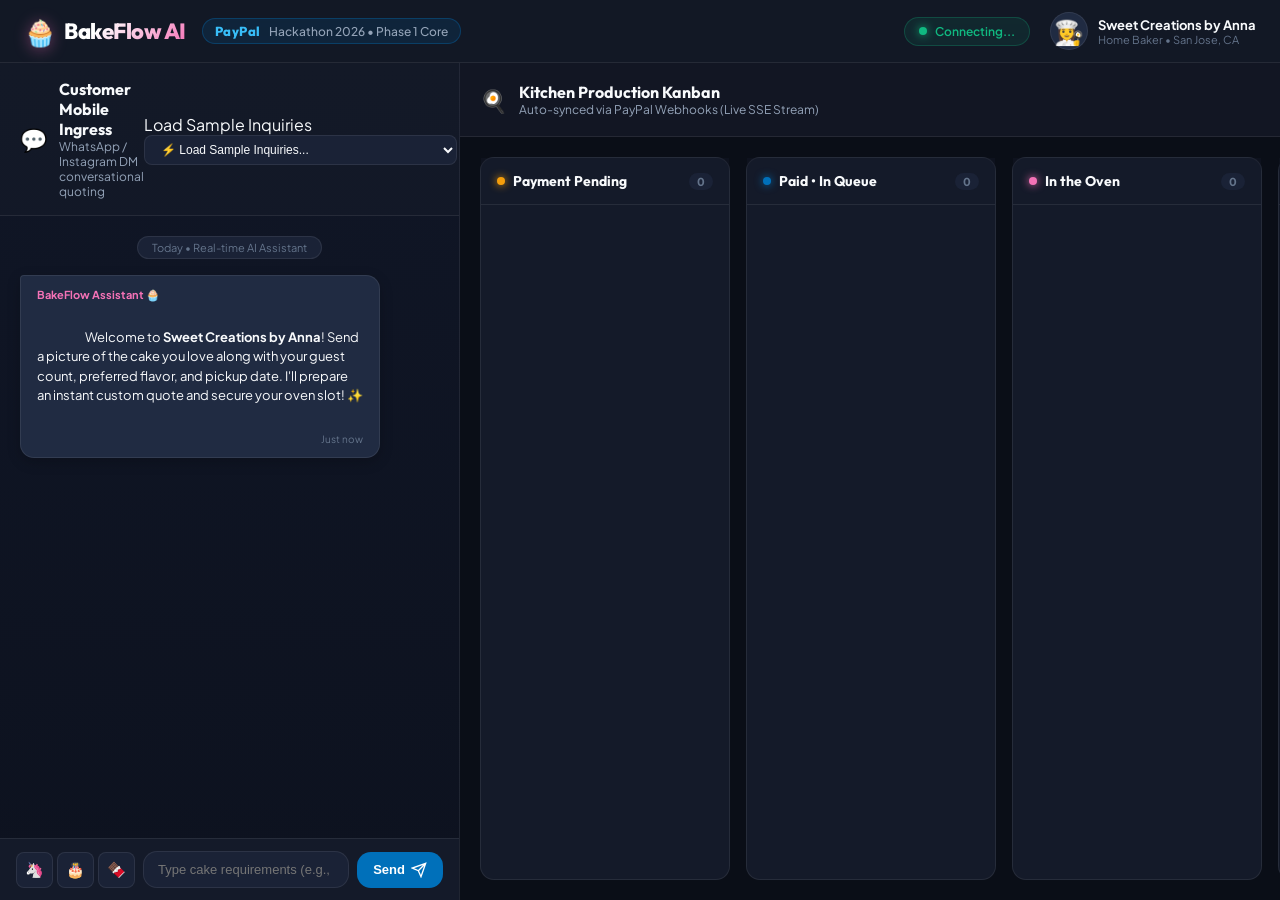
==== static/index.html @ 760b2ef2 "feat: implement core AI baker agent and PayPal order service with FastAPI backend" ====
<!DOCTYPE html>
<html lang="en">
<head>
    <meta charset="UTF-8">
    <meta name="viewport" content="width=device-width, initial-scale=1.0">
    <title>BakeFlow AI & PayPal | Autonomous Order Lifecycle & Kitchen Sync</title>
    <!-- Google Fonts: Plus Jakarta Sans & Outfit -->
    <link rel="preconnect" href="https://fonts.googleapis.com">
    <link rel="preconnect" href="https://fonts.gstatic.com" crossorigin>
    <link href="https://fonts.googleapis.com/css2?family=Outfit:wght@400;500;600;700;800&family=Plus+Jakarta+Sans:wght@400;500;600;700&display=swap" rel="stylesheet">
    <link rel="stylesheet" href="style.css">
</head>
<body>
    <!-- Top Navigation Header -->
    <header class="app-header">
        <div class="logo-group">
            <div class="brand-badge">
                <span class="icon">🧁</span>
                <span class="brand-title">BakeFlow AI</span>
            </div>
            <div class="paypal-pill">
                <span class="paypal-badge">PayPal</span>
                <span class="badge-text">Hackathon 2026 • Phase 1 Core</span>
            </div>
        </div>
        <div class="header-status">
            <div class="connection-status" id="connection-status">
                <span class="pulse-dot"></span>
                <span id="sse-label">Kitchen Stream Live</span>
            </div>
            <div class="baker-profile">
                <span class="avatar">👩‍🍳</span>
                <div class="profile-info">
                    <span class="baker-name">Sweet Creations by Anna</span>
                    <span class="baker-role">Home Baker • San Jose, CA</span>
                </div>
            </div>
        </div>
    </header>

    <!-- Main Split Screen Workspace -->
    <main class="split-workspace">
        
        <!-- LEFT PANEL: Customer Conversation & AI Quoting Simulator -->
        <section class="panel chat-panel">
            <div class="panel-header">
                <div class="panel-title">
                    <span class="channel-icon">💬</span>
                    <div>
                        <h2>Customer Mobile Ingress</h2>
                        <p class="subtitle">WhatsApp / Instagram DM conversational quoting</p>
                    </div>
                </div>
                <div class="preset-dropdown-wrap">
                    <label for="preset-select" class="sr-only">Load Sample Inquiries</label>
                    <select id="preset-select" onchange="loadPresetInquiry()">
                        <option value="">⚡ Load Sample Inquiries...</option>
                        <option value="unicorn">1. Unicorn 2-Tier (18 pax) with custom fondant</option>
                        <option value="vintage">2. Vintage Heart Lambeth Piping (10 pax) Eggless</option>
                        <option value="chocolate">3. Belgian Dark Chocolate Celebration (25 pax)</option>
                    </select>
                </div>
            </div>

            <!-- Chat Message Window -->
            <div class="chat-viewport" id="chat-viewport">
                <!-- System intro banner -->
                <div class="chat-date-divider">Today • Real-time AI Assistant</div>

                <!-- Initial Baker welcome -->
                <div class="chat-bubble incoming">
                    <div class="bubble-sender">BakeFlow Assistant 🧁</div>
                    <div class="bubble-text">
                        Welcome to <strong>Sweet Creations by Anna</strong>! Send a picture of the cake you love along with your guest count, preferred flavor, and pickup date. I'll prepare an instant custom quote and secure your oven slot! ✨
                    </div>
                    <span class="bubble-time">Just now</span>
                </div>
            </div>

            <!-- Chat Input Area -->
            <div class="chat-input-bar">
                <div class="image-preview-chip" id="image-preview-chip" style="display: none;">
                    <img id="preview-thumb" src="" alt="Cake Reference">
                    <span class="chip-name" id="preview-filename">cake-reference.jpg</span>
                    <button type="button" class="remove-chip-btn" onclick="clearSelectedImage()">✕</button>
                </div>
                <div class="input-row">
                    <div class="quick-img-buttons">
                        <button type="button" class="icon-tool-btn" title="Pick Unicorn Cake Photo" onclick="selectPresetImage('unicorn')">🦄</button>
                        <button type="button" class="icon-tool-btn" title="Pick Vintage Cake Photo" onclick="selectPresetImage('vintage')">🎂</button>
                        <button type="button" class="icon-tool-btn" title="Pick Chocolate Cake Photo" onclick="selectPresetImage('chocolate')">🍫</button>
                    </div>
                    <input type="text" id="chat-input" placeholder="Type cake requirements (e.g., 2-tier chocolate truffle for 15 guests this Saturday)..." onkeydown="handleChatKey(event)">
                    <button type="button" id="send-btn" class="send-action-btn" onclick="sendInquiry()">
                        <span>Send</span>
                        <svg width="16" height="16" viewBox="0 0 24 24" fill="none" stroke="currentColor" stroke-width="2"><path d="M22 2L11 13M22 2L15 22L11 13L2 9L22 2Z"/></svg>
                    </button>
                </div>
            </div>
        </section>

        <!-- RIGHT PANEL: Live Baker Kitchen Kanban & PayPal Reconciler -->
        <section class="panel kanban-panel">
            <div class="panel-header">
                <div class="panel-title">
                    <span class="channel-icon">🍳</span>
                    <div>
                        <h2>Kitchen Production Kanban</h2>
                        <p class="subtitle">Auto-synced via PayPal Webhooks (Live SSE Stream)</p>
                    </div>
                </div>
                <div class="kanban-metrics">
                    <div class="metric-badge">
                        <span class="metric-label">Active Orders</span>
                        <span class="metric-value" id="active-orders-count">2</span>
                    </div>
                    <div class="metric-badge highlight">
                        <span class="metric-label">Today's Paid</span>
                        <span class="metric-value" id="paid-total-value">$184.00</span>
                    </div>
                </div>
            </div>

            <!-- Kanban Columns Container -->
            <div class="kanban-board">
                
                <!-- Column 1: Awaiting PayPal Payment -->
                <div class="kanban-column" id="col-pending">
                    <div class="column-header">
                        <div class="col-title-group">
                            <span class="col-indicator pending"></span>
                            <h3>Payment Pending</h3>
                        </div>
                        <span class="ticket-counter" id="count-pending">0</span>
                    </div>
                    <div class="tickets-container" id="tickets-pending">
                        <!-- Dynamic Order Cards -->
                    </div>
                </div>

                <!-- Column 2: Confirmed / In Queue -->
                <div class="kanban-column" id="col-confirmed">
                    <div class="column-header">
                        <div class="col-title-group">
                            <span class="col-indicator confirmed"></span>
                            <h3>Paid • In Queue</h3>
                        </div>
                        <span class="ticket-counter" id="count-confirmed">0</span>
                    </div>
                    <div class="tickets-container" id="tickets-confirmed">
                        <!-- Dynamic Order Cards -->
                    </div>
                </div>

                <!-- Column 3: In the Oven -->
                <div class="kanban-column" id="col-baking">
                    <div class="column-header">
                        <div class="col-title-group">
                            <span class="col-indicator baking"></span>
                            <h3>In the Oven</h3>
                        </div>
                        <span class="ticket-counter" id="count-baking">0</span>
                    </div>
                    <div class="tickets-container" id="tickets-baking">
                        <!-- Dynamic Order Cards -->
                    </div>
                </div>

                <!-- Column 4: Ready for Pickup -->
                <div class="kanban-column" id="col-ready">
                    <div class="column-header">
                        <div class="col-title-group">
                            <span class="col-indicator ready"></span>
                            <h3>Ready for Pickup</h3>
                        </div>
                        <span class="ticket-counter" id="count-ready">0</span>
                    </div>
                    <div class="tickets-container" id="tickets-ready">
                        <!-- Dynamic Order Cards -->
                    </div>
                </div>

            </div>
        </section>
    </main>

    <!-- Modal for PayPal Sandbox Payment Simulation -->
    <div class="modal-backdrop" id="checkout-modal" style="display: none;">
        <div class="modal-window">
            <div class="modal-header">
                <div class="paypal-logo-row">
                    <span class="paypal-logo-blue">Pay</span><span class="paypal-logo-gold">Pal</span>
                    <span class="sandbox-badge">SANDBOX CHECKOUT</span>
                </div>
                <button class="modal-close-btn" onclick="closeCheckoutModal()">✕</button>
            </div>
            <div class="modal-body">
                <div class="order-summary-box">
                    <div class="order-title" id="modal-order-title">Custom Cake Order</div>
                    <div class="order-amount-display" id="modal-order-amount">$0.00</div>
                    <div class="order-merchant">Merchant: Sweet Creations by Anna</div>
                </div>
                
                <div class="payment-instructions">
                    <p>Simulating <strong>PayPal Smart Payment Buttons</strong> for this order.</p>
                </div>

                <div class="paypal-button-group">
                    <button class="pp-btn-yellow" id="pp-pay-now-btn" onclick="executeMockPayment()">
                        <span class="pp-icon">P</span> Pay with <strong>PayPal</strong>
                    </button>
                    <button class="pp-btn-black" onclick="executeMockPayment()">
                        Debit or Credit Card
                    </button>
                </div>
            </div>
            <div class="modal-footer">
                <span>🔒 Encrypted 256-bit Sandbox Transaction</span>
            </div>
        </div>
    </div>

    <!-- Scripts -->
    <script src="app.js"></script>
</body>
</html>
---- static/style.css ----
:root {
    --bg-base: #0c0f17;
    --bg-surface: #141a29;
    --bg-surface-elevated: #1a2236;
    --bg-card: #202b42;
    --bg-card-hover: #263350;
    
    --border-subtle: rgba(255, 255, 255, 0.08);
    --border-highlight: rgba(0, 112, 186, 0.35);

    --primary-paypal: #0070ba;
    --primary-paypal-gold: #ffc439;
    --primary-paypal-dark: #003087;

    --accent-pink: #f472b6;
    --accent-purple: #a855f7;
    --accent-emerald: #10b981;
    --accent-amber: #f59e0b;
    --accent-sky: #38bdf8;

    --text-primary: #f8fafc;
    --text-secondary: #94a3b8;
    --text-muted: #64748b;

    --radius-sm: 8px;
    --radius-md: 14px;
    --radius-lg: 20px;
    --radius-full: 9999px;

    --shadow-soft: 0 10px 25px -5px rgba(0, 0, 0, 0.4), 0 8px 10px -6px rgba(0, 0, 0, 0.3);
    --shadow-glow: 0 0 25px rgba(0, 112, 186, 0.25);
}

* {
    box-sizing: border-box;
    margin: 0;
    padding: 0;
}

body {
    font-family: 'Plus Jakarta Sans', -apple-system, BlinkMacSystemFont, sans-serif;
    background-color: var(--bg-base);
    color: var(--text-primary);
    min-height: 100vh;
    display: flex;
    flex-direction: column;
    overflow-x: hidden;
}

/* =========================================
   HEADER
========================================= */
.app-header {
    background: rgba(20, 26, 41, 0.85);
    backdrop-filter: blur(16px);
    border-bottom: 1px solid var(--border-subtle);
    padding: 12px 24px;
    display: flex;
    align-items: center;
    justify-content: space-between;
    position: sticky;
    top: 0;
    z-index: 50;
}

.logo-group {
    display: flex;
    align-items: center;
    gap: 16px;
}

.brand-badge {
    display: flex;
    align-items: center;
    gap: 8px;
}

.brand-badge .icon {
    font-size: 26px;
    filter: drop-shadow(0 2px 8px rgba(244, 114, 182, 0.4));
}

.brand-title {
    font-family: 'Outfit', sans-serif;
    font-size: 22px;
    font-weight: 800;
    letter-spacing: -0.5px;
    background: linear-gradient(135deg, #ffffff 30%, #f472b6 100%);
    -webkit-background-clip: text;
    -webkit-text-fill-color: transparent;
}

.paypal-pill {
    display: flex;
    align-items: center;
    gap: 8px;
    background: rgba(0, 112, 186, 0.15);
    border: 1px solid rgba(0, 112, 186, 0.35);
    padding: 4px 12px;
    border-radius: var(--radius-full);
}

.paypal-badge {
    font-family: 'Outfit', sans-serif;
    font-weight: 800;
    color: #38bdf8;
    font-size: 13px;
    letter-spacing: 0.5px;
}

.badge-text {
    font-size: 12px;
    color: var(--text-secondary);
    font-weight: 500;
}

.header-status {
    display: flex;
    align-items: center;
    gap: 20px;
}

.connection-status {
    display: flex;
    align-items: center;
    gap: 8px;
    font-size: 12px;
    color: var(--accent-emerald);
    background: rgba(16, 185, 129, 0.1);
    border: 1px solid rgba(16, 185, 129, 0.25);
    padding: 6px 14px;
    border-radius: var(--radius-full);
    font-weight: 600;
}

.pulse-dot {
    width: 8px;
    height: 8px;
    border-radius: 50%;
    background-color: var(--accent-emerald);
    box-shadow: 0 0 10px var(--accent-emerald);
    animation: pulse 2s infinite;
}

@keyframes pulse {
    0% { transform: scale(0.95); opacity: 0.7; }
    50% { transform: scale(1.2); opacity: 1; }
    100% { transform: scale(0.95); opacity: 0.7; }
}

.baker-profile {
    display: flex;
    align-items: center;
    gap: 10px;
}

.baker-profile .avatar {
    font-size: 24px;
    background: var(--bg-card);
    width: 38px;
    height: 38px;
    display: flex;
    align-items: center;
    justify-content: center;
    border-radius: 50%;
    border: 1px solid var(--border-subtle);
}

.profile-info {
    display: flex;
    flex-direction: column;
}

.baker-name {
    font-size: 13px;
    font-weight: 700;
    color: var(--text-primary);
}

.baker-role {
    font-size: 11px;
    color: var(--text-muted);
}

/* =========================================
   SPLIT WORKSPACE LAYOUT
========================================= */
.split-workspace {
    display: grid;
    grid-template-columns: 460px 1fr;
    flex: 1;
    height: calc(100vh - 65px);
    overflow: hidden;
}

@media (max-width: 1080px) {
    .split-workspace {
        grid-template-columns: 1fr;
        height: auto;
        overflow-y: auto;
    }
}

.panel {
    display: flex;
    flex-direction: column;
    height: 100%;
    background: var(--bg-surface);
    position: relative;
}

.chat-panel {
    border-right: 1px solid var(--border-subtle);
    background: linear-gradient(180deg, #101626 0%, #0d121f 100%);
}

.kanban-panel {
    background: var(--bg-base);
}

.panel-header {
    padding: 16px 20px;
    border-bottom: 1px solid var(--border-subtle);
    display: flex;
    align-items: center;
    justify-content: space-between;
    background: rgba(20, 26, 41, 0.7);
}

.panel-title {
    display: flex;
    align-items: center;
    gap: 12px;
}

.channel-icon {
    font-size: 22px;
}

.panel-title h2 {
    font-family: 'Outfit', sans-serif;
    font-size: 16px;
    font-weight: 700;
    color: var(--text-primary);
}

.subtitle {
    font-size: 12px;
    color: var(--text-secondary);
}

/* Preset selector */
#preset-select {
    background: var(--bg-surface-elevated);
    border: 1px solid var(--border-subtle);
    color: var(--text-primary);
    padding: 6px 12px;
    border-radius: var(--radius-sm);
    font-size: 12px;
    cursor: pointer;
    outline: none;
    transition: all 0.2s;
}

#preset-select:hover {
    border-color: var(--primary-paypal);
}

/* Kanban metrics in header */
.kanban-metrics {
    display: flex;
    gap: 10px;
}

.metric-badge {
    background: var(--bg-surface-elevated);
    border: 1px solid var(--border-subtle);
    padding: 4px 12px;
    border-radius: var(--radius-sm);
    display: flex;
    flex-direction: column;
    align-items: flex-end;
}

.metric-badge.highlight {
    background: rgba(0, 112, 186, 0.15);
    border-color: rgba(0, 112, 186, 0.4);
}

.metric-label {
    font-size: 10px;
    text-transform: uppercase;
    color: var(--text-muted);
    font-weight: 700;
}

.metric-value {
    font-family: 'Outfit', sans-serif;
    font-size: 15px;
    font-weight: 800;
    color: var(--primary-paypal-gold);
}

/* =========================================
   CHAT VIEWPORT & MESSAGES
========================================= */
.chat-viewport {
    flex: 1;
    overflow-y: auto;
    padding: 20px;
    display: flex;
    flex-direction: column;
    gap: 16px;
}

.chat-date-divider {
    align-self: center;
    font-size: 11px;
    color: var(--text-muted);
    background: var(--bg-surface-elevated);
    padding: 4px 14px;
    border-radius: var(--radius-full);
    border: 1px solid var(--border-subtle);
}

.chat-bubble {
    max-width: 86%;
    padding: 12px 16px;
    border-radius: var(--radius-md);
    position: relative;
    display: flex;
    flex-direction: column;
    gap: 6px;
    box-shadow: 0 4px 14px rgba(0, 0, 0, 0.2);
    animation: fadeInSlide 0.25s ease-out;
}

@keyframes fadeInSlide {
    from { opacity: 0; transform: translateY(8px); }
    to { opacity: 1; transform: translateY(0); }
}

.chat-bubble.incoming {
    align-self: flex-start;
    background: var(--bg-card);
    border: 1px solid var(--border-subtle);
    border-top-left-radius: 4px;
}

.chat-bubble.outgoing {
    align-self: flex-end;
    background: linear-gradient(135deg, #0070ba 0%, #004b80 100%);
    border: 1px solid rgba(56, 189, 248, 0.3);
    border-top-right-radius: 4px;
}

.bubble-sender {
    font-size: 11px;
    font-weight: 700;
    color: var(--accent-pink);
}

.chat-bubble.outgoing .bubble-sender {
    color: #bae6fd;
}

.bubble-text {
    font-size: 13px;
    line-height: 1.5;
    white-space: pre-wrap;
}

.bubble-time {
    font-size: 10px;
    color: var(--text-muted);
    align-self: flex-end;
    margin-top: 2px;
}

.chat-bubble.outgoing .bubble-time {
    color: #93c5fd;
}

/* Attached Image in chat */
.bubble-image-wrap {
    border-radius: var(--radius-sm);
    overflow: hidden;
    margin-bottom: 4px;
    max-height: 180px;
}

.bubble-image-wrap img {
    width: 100%;
    height: 180px;
    object-fit: cover;
    display: block;
}

/* Quote Card inside Chat */
.quote-card {
    background: rgba(12, 15, 23, 0.6);
    border: 1px solid rgba(255, 196, 57, 0.3);
    border-radius: var(--radius-sm);
    padding: 12px;
    margin-top: 6px;
    display: flex;
    flex-direction: column;
    gap: 8px;
}

.quote-header {
    display: flex;
    justify-content: space-between;
    align-items: center;
}

.quote-badge {
    font-size: 10px;
    font-weight: 800;
    background: rgba(255, 196, 57, 0.15);
    color: var(--primary-paypal-gold);
    padding: 2px 8px;
    border-radius: var(--radius-full);
}

.quote-total {
    font-family: 'Outfit', sans-serif;
    font-size: 18px;
    font-weight: 800;
    color: #ffffff;
}

.quote-details {
    font-size: 11px;
    color: var(--text-secondary);
    display: grid;
    grid-template-columns: 1fr 1fr;
    gap: 4px;
}

/* Pay with PayPal Button in Chat */
.paypal-action-button {
    background: linear-gradient(180deg, #ffc439 0%, #f6b426 100%);
    color: #003087;
    border: none;
    padding: 10px 16px;
    border-radius: var(--radius-full);
    font-family: 'Outfit', sans-serif;
    font-weight: 800;
    font-size: 13px;
    display: flex;
    align-items: center;
    justify-content: center;
    gap: 8px;
    cursor: pointer;
    box-shadow: 0 4px 12px rgba(255, 196, 57, 0.3);
    transition: all 0.2s;
    margin-top: 6px;
    text-decoration: none;
}

.paypal-action-button:hover {
    transform: translateY(-2px);
    box-shadow: 0 6px 18px rgba(255, 196, 57, 0.45);
}

/* Chat Input Bar */
.chat-input-bar {
    padding: 12px 16px;
    background: var(--bg-surface);
    border-top: 1px solid var(--border-subtle);
    display: flex;
    flex-direction: column;
    gap: 8px;
}

.image-preview-chip {
    display: flex;
    align-items: center;
    gap: 8px;
    background: var(--bg-surface-elevated);
    border: 1px solid var(--border-subtle);
    padding: 4px 10px;
    border-radius: var(--radius-sm);
    width: fit-content;
}

.image-preview-chip img {
    width: 24px;
    height: 24px;
    border-radius: 4px;
    object-fit: cover;
}

.chip-name {
    font-size: 11px;
    color: var(--text-secondary);
}

.remove-chip-btn {
    background: none;
    border: none;
    color: var(--text-muted);
    cursor: pointer;
    font-size: 12px;
}

.input-row {
    display: flex;
    align-items: center;
    gap: 8px;
}

.quick-img-buttons {
    display: flex;
    gap: 4px;
}

.icon-tool-btn {
    background: var(--bg-surface-elevated);
    border: 1px solid var(--border-subtle);
    border-radius: var(--radius-sm);
    padding: 8px;
    cursor: pointer;
    font-size: 15px;
    transition: transform 0.15s;
}

.icon-tool-btn:hover {
    transform: scale(1.1);
    border-color: var(--primary-paypal);
}

#chat-input {
    flex: 1;
    background: var(--bg-surface-elevated);
    border: 1px solid var(--border-subtle);
    border-radius: var(--radius-md);
    padding: 10px 14px;
    color: var(--text-primary);
    font-size: 13px;
    outline: none;
    transition: border-color 0.2s;
}

#chat-input:focus {
    border-color: var(--primary-paypal);
}

.send-action-btn {
    background: var(--primary-paypal);
    color: white;
    border: none;
    border-radius: var(--radius-md);
    padding: 10px 16px;
    font-weight: 700;
    font-size: 13px;
    display: flex;
    align-items: center;
    gap: 6px;
    cursor: pointer;
    transition: all 0.2s;
}

.send-action-btn:hover {
    background: #005ea6;
}

/* =========================================
   KANBAN BOARD & TICKETS
========================================= */
.kanban-board {
    flex: 1;
    display: grid;
    grid-template-columns: repeat(4, 1fr);
    gap: 16px;
    padding: 20px;
    overflow-x: auto;
    background: #0a0e17;
}

@media (max-width: 1200px) {
    .kanban-board {
        grid-template-columns: repeat(2, 280px);
    }
}

.kanban-column {
    background: var(--bg-surface);
    border: 1px solid var(--border-subtle);
    border-radius: var(--radius-md);
    display: flex;
    flex-direction: column;
    min-width: 250px;
    max-height: 100%;
}

.column-header {
    padding: 14px 16px;
    border-bottom: 1px solid var(--border-subtle);
    display: flex;
    justify-content: space-between;
    align-items: center;
    background: rgba(20, 26, 41, 0.4);
}

.col-title-group {
    display: flex;
    align-items: center;
    gap: 8px;
}

.col-indicator {
    width: 8px;
    height: 8px;
    border-radius: 50%;
}

.col-indicator.pending { background-color: var(--accent-amber); box-shadow: 0 0 8px var(--accent-amber); }
.col-indicator.confirmed { background-color: var(--primary-paypal); box-shadow: 0 0 8px var(--primary-paypal); }
.col-indicator.baking { background-color: var(--accent-pink); box-shadow: 0 0 8px var(--accent-pink); }
.col-indicator.ready { background-color: var(--accent-emerald); box-shadow: 0 0 8px var(--accent-emerald); }

.column-header h3 {
    font-family: 'Outfit', sans-serif;
    font-size: 14px;
    font-weight: 700;
}

.ticket-counter {
    font-size: 11px;
    font-weight: 800;
    color: var(--text-muted);
    background: var(--bg-surface-elevated);
    padding: 2px 8px;
    border-radius: var(--radius-full);
}

.tickets-container {
    flex: 1;
    overflow-y: auto;
    padding: 12px;
    display: flex;
    flex-direction: column;
    gap: 12px;
}

/* Kanban Ticket Card */
.order-card {
    background: var(--bg-card);
    border: 1px solid var(--border-subtle);
    border-radius: var(--radius-md);
    padding: 14px;
    display: flex;
    flex-direction: column;
    gap: 10px;
    box-shadow: 0 4px 12px rgba(0, 0, 0, 0.25);
    transition: transform 0.2s, border-color 0.2s, box-shadow 0.2s;
    position: relative;
    overflow: hidden;
}

.order-card:hover {
    transform: translateY(-2px);
    border-color: rgba(56, 189, 248, 0.4);
    box-shadow: 0 8px 20px rgba(0, 0, 0, 0.35);
}

.order-card.just-updated {
    animation: flashHighlight 1.5s ease-out;
}

@keyframes flashHighlight {
    0% { border-color: var(--primary-paypal-gold); box-shadow: 0 0 20px rgba(255, 196, 57, 0.5); }
    100% { border-color: var(--border-subtle); box-shadow: 0 4px 12px rgba(0, 0, 0, 0.25); }
}

.card-top {
    display: flex;
    justify-content: space-between;
    align-items: center;
}

.order-id-badge {
    font-family: 'Outfit', sans-serif;
    font-weight: 800;
    font-size: 13px;
    color: #38bdf8;
}

.price-pill {
    font-family: 'Outfit', sans-serif;
    font-weight: 800;
    font-size: 14px;
    color: var(--primary-paypal-gold);
}

.card-customer {
    font-size: 13px;
    font-weight: 700;
    color: var(--text-primary);
}

.card-cake-info {
    display: flex;
    gap: 10px;
}

.card-cake-thumb {
    width: 52px;
    height: 52px;
    border-radius: 8px;
    object-fit: cover;
    border: 1px solid var(--border-subtle);
}

.card-cake-specs {
    flex: 1;
    display: flex;
    flex-direction: column;
    gap: 2px;
}

.spec-theme {
    font-size: 12px;
    font-weight: 600;
    color: #f1f5f9;
}

.spec-flavor {
    font-size: 11px;
    color: var(--text-secondary);
}

.spec-meta {
    font-size: 10px;
    color: var(--text-muted);
}

.card-pickup-date {
    font-size: 11px;
    color: var(--accent-amber);
    display: flex;
    align-items: center;
    gap: 4px;
    background: rgba(245, 158, 11, 0.1);
    padding: 4px 8px;
    border-radius: 6px;
    width: fit-content;
}

/* Card Actions */
.card-actions {
    display: flex;
    gap: 8px;
    margin-top: 4px;
}

.action-btn {
    flex: 1;
    padding: 7px 10px;
    border: none;
    border-radius: var(--radius-sm);
    font-weight: 700;
    font-size: 11px;
    cursor: pointer;
    transition: all 0.15s;
    text-align: center;
}

.action-btn.bake-btn {
    background: rgba(244, 114, 182, 0.15);
    color: #f472b6;
    border: 1px solid rgba(244, 114, 182, 0.3);
}

.action-btn.bake-btn:hover {
    background: #f472b6;
    color: #0c0f17;
}

.action-btn.ready-btn {
    background: rgba(16, 185, 129, 0.15);
    color: #10b981;
    border: 1px solid rgba(16, 185, 129, 0.3);
}

.action-btn.ready-btn:hover {
    background: #10b981;
    color: #0c0f17;
}

.action-btn.complete-btn {
    background: rgba(56, 189, 248, 0.15);
    color: #38bdf8;
    border: 1px solid rgba(56, 189, 248, 0.3);
}

.action-btn.complete-btn:hover {
    background: #38bdf8;
    color: #0c0f17;
}

.action-btn.pay-simulate-btn {
    background: var(--primary-paypal-gold);
    color: #003087;
    font-weight: 800;
}

/* =========================================
   PAYPAL MODAL WINDOW
========================================= */
.modal-backdrop {
    position: fixed;
    top: 0;
    left: 0;
    width: 100vw;
    height: 100vh;
    background: rgba(0, 0, 0, 0.7);
    backdrop-filter: blur(8px);
    display: flex;
    align-items: center;
    justify-content: center;
    z-index: 100;
    animation: fadeIn 0.2s;
}

.modal-window {
    background: #ffffff;
    color: #111827;
    width: 420px;
    border-radius: var(--radius-lg);
    box-shadow: 0 20px 40px rgba(0, 0, 0, 0.5);
    overflow: hidden;
}

.modal-header {
    display: flex;
    justify-content: space-between;
    align-items: center;
    padding: 16px 20px;
    border-bottom: 1px solid #e5e7eb;
}

.paypal-logo-row {
    display: flex;
    align-items: center;
    gap: 4px;
}

.paypal-logo-blue {
    font-family: 'Outfit', sans-serif;
    font-weight: 800;
    font-size: 20px;
    color: #003087;
}

.paypal-logo-gold {
    font-family: 'Outfit', sans-serif;
    font-weight: 800;
    font-size: 20px;
    color: #0079c1;
}

.sandbox-badge {
    font-size: 10px;
    font-weight: 800;
    background: #fef3c7;
    color: #92400e;
    padding: 2px 8px;
    border-radius: 4px;
    margin-left: 8px;
}

.modal-close-btn {
    background: none;
    border: none;
    font-size: 18px;
    cursor: pointer;
    color: #6b7280;
}

.modal-body {
    padding: 24px;
    display: flex;
    flex-direction: column;
    gap: 16px;
}

.order-summary-box {
    background: #f8fafc;
    border: 1px solid #e2e8f0;
    border-radius: var(--radius-md);
    padding: 16px;
    text-align: center;
}

.order-title {
    font-size: 14px;
    font-weight: 600;
    color: #475569;
}

.order-amount-display {
    font-family: 'Outfit', sans-serif;
    font-size: 32px;
    font-weight: 800;
    color: #0f172a;
    margin: 4px 0;
}

.order-merchant {
    font-size: 12px;
    color: #64748b;
}

.payment-instructions {
    font-size: 12px;
    color: #64748b;
    text-align: center;
}

.paypal-button-group {
    display: flex;
    flex-direction: column;
    gap: 10px;
}

.pp-btn-yellow {
    background: #ffc439;
    color: #003087;
    border: none;
    border-radius: var(--radius-full);
    padding: 14px;
    font-size: 15px;
    font-weight: 700;
    cursor: pointer;
    display: flex;
    align-items: center;
    justify-content: center;
    gap: 6px;
    box-shadow: 0 2px 6px rgba(0, 0, 0, 0.1);
}

.pp-btn-yellow .pp-icon {
    font-family: 'Outfit', sans-serif;
    font-weight: 900;
    font-style: italic;
    background: #003087;
    color: white;
    width: 22px;
    height: 22px;
    border-radius: 50%;
    display: inline-flex;
    align-items: center;
    justify-content: center;
    font-size: 12px;
}

.pp-btn-black {
    background: #2c2e2f;
    color: white;
    border: none;
    border-radius: var(--radius-full);
    padding: 14px;
    font-size: 15px;
    font-weight: 700;
    cursor: pointer;
}

.modal-footer {
    padding: 12px 20px;
    background: #f8fafc;
    border-top: 1px solid #e5e7eb;
    text-align: center;
    font-size: 11px;
    color: #94a3b8;
}
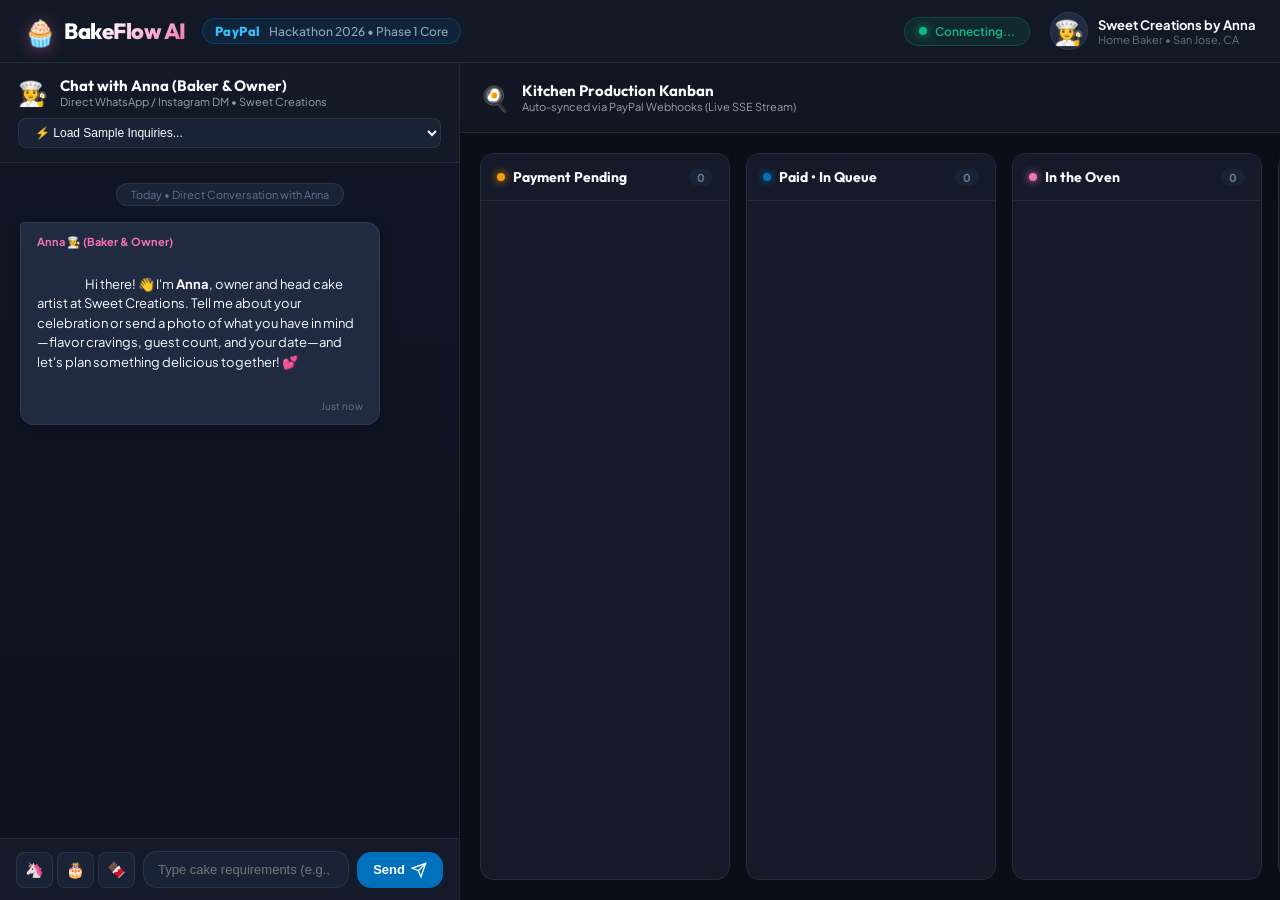
==== commit 89f960e5: "feat: implement conversational merchant persona and payment-readiness flow in AI service" ====
--- a/static/index.html
+++ b/static/index.html
@@ -41,14 +41,16 @@
     <!-- Main Split Screen Workspace -->
     <main class="split-workspace">
         
-        <!-- LEFT PANEL: Customer Conversation & AI Quoting Simulator -->
+        <!-- LEFT PANEL: Customer Conversation & Merchant Dialogue Simulator -->
         <section class="panel chat-panel">
             <div class="panel-header">
-                <div class="panel-title">
-                    <span class="channel-icon">💬</span>
-                    <div>
-                        <h2>Customer Mobile Ingress</h2>
-                        <p class="subtitle">WhatsApp / Instagram DM conversational quoting</p>
+                <div class="header-top-row">
+                    <div class="panel-title">
+                        <span class="channel-icon">👩‍🍳</span>
+                        <div>
+                            <h2>Chat with Anna (Baker & Owner)</h2>
+                            <p class="subtitle">Direct WhatsApp / Instagram DM • Sweet Creations</p>
+                        </div>
                     </div>
                 </div>
                 <div class="preset-dropdown-wrap">
@@ -64,14 +66,14 @@
 
             <!-- Chat Message Window -->
             <div class="chat-viewport" id="chat-viewport">
-                <!-- System intro banner -->
-                <div class="chat-date-divider">Today • Real-time AI Assistant</div>
+                <!-- Direct merchant divider -->
+                <div class="chat-date-divider">Today • Direct Conversation with Anna</div>
 
                 <!-- Initial Baker welcome -->
                 <div class="chat-bubble incoming">
-                    <div class="bubble-sender">BakeFlow Assistant 🧁</div>
+                    <div class="bubble-sender">Anna 👩‍🍳 (Baker & Owner)</div>
                     <div class="bubble-text">
-                        Welcome to <strong>Sweet Creations by Anna</strong>! Send a picture of the cake you love along with your guest count, preferred flavor, and pickup date. I'll prepare an instant custom quote and secure your oven slot! ✨
+                        Hi there! 👋 I'm <strong>Anna</strong>, owner and head cake artist at Sweet Creations. Tell me about your celebration or send a photo of what you have in mind—flavor cravings, guest count, and your date—and let's plan something delicious together! 💕
                     </div>
                     <span class="bubble-time">Just now</span>
                 </div>
--- a/static/style.css
+++ b/static/style.css
@@ -219,7 +219,7 @@
 }
 
 .panel-header {
-    padding: 16px 20px;
+    padding: 14px 20px;
     border-bottom: 1px solid var(--border-subtle);
     display: flex;
     align-items: center;
@@ -227,6 +227,20 @@
     background: rgba(20, 26, 41, 0.7);
 }
 
+.chat-panel .panel-header {
+    display: flex;
+    flex-direction: column;
+    align-items: stretch;
+    gap: 10px;
+    padding: 14px 18px;
+}
+
+.chat-panel .header-top-row {
+    display: flex;
+    align-items: center;
+    justify-content: space-between;
+}
+
 .panel-title {
     display: flex;
     align-items: center;
@@ -234,19 +248,38 @@
 }
 
 .channel-icon {
-    font-size: 22px;
+    font-size: 24px;
 }
 
 .panel-title h2 {
     font-family: 'Outfit', sans-serif;
-    font-size: 16px;
+    font-size: 15px;
     font-weight: 700;
     color: var(--text-primary);
+    line-height: 1.2;
 }
 
 .subtitle {
-    font-size: 12px;
+    font-size: 11px;
     color: var(--text-secondary);
+}
+
+.chat-panel .preset-dropdown-wrap select {
+    width: 100%;
+    padding: 7px 12px;
+}
+
+/* Screen reader only utility */
+.sr-only {
+    position: absolute;
+    width: 1px;
+    height: 1px;
+    padding: 0;
+    margin: -1px;
+    overflow: hidden;
+    clip: rect(0, 0, 0, 0);
+    white-space: nowrap;
+    border: 0;
 }
 
 /* Preset selector */
@@ -414,6 +447,51 @@
     align-items: center;
 }
 
+/* Quick Suggestion Chips for Merchant Consultation */
+.chat-suggestions {
+    display: flex;
+    flex-wrap: wrap;
+    gap: 8px;
+    margin-top: 8px;
+    animation: fadeInSlide 0.2s ease-out;
+}
+
+.suggestion-chip {
+    background: rgba(244, 114, 182, 0.12);
+    border: 1px solid rgba(244, 114, 182, 0.35);
+    color: #fbcfe8;
+    padding: 6px 12px;
+    border-radius: var(--radius-full);
+    font-size: 12px;
+    font-weight: 600;
+    cursor: pointer;
+    transition: all 0.2s ease;
+    display: inline-flex;
+    align-items: center;
+    gap: 5px;
+}
+
+.suggestion-chip:hover {
+    background: rgba(244, 114, 182, 0.28);
+    border-color: var(--accent-pink);
+    color: #ffffff;
+    transform: translateY(-1px);
+}
+
+.suggestion-chip.pay-chip {
+    background: rgba(255, 196, 57, 0.18);
+    border-color: rgba(255, 196, 57, 0.5);
+    color: var(--primary-paypal-gold);
+    font-weight: 700;
+}
+
+.suggestion-chip.pay-chip:hover {
+    background: rgba(255, 196, 57, 0.35);
+    border-color: #ffc439;
+    color: #ffffff;
+    box-shadow: 0 2px 8px rgba(255, 196, 57, 0.25);
+}
+
 .quote-badge {
     font-size: 10px;
     font-weight: 800;
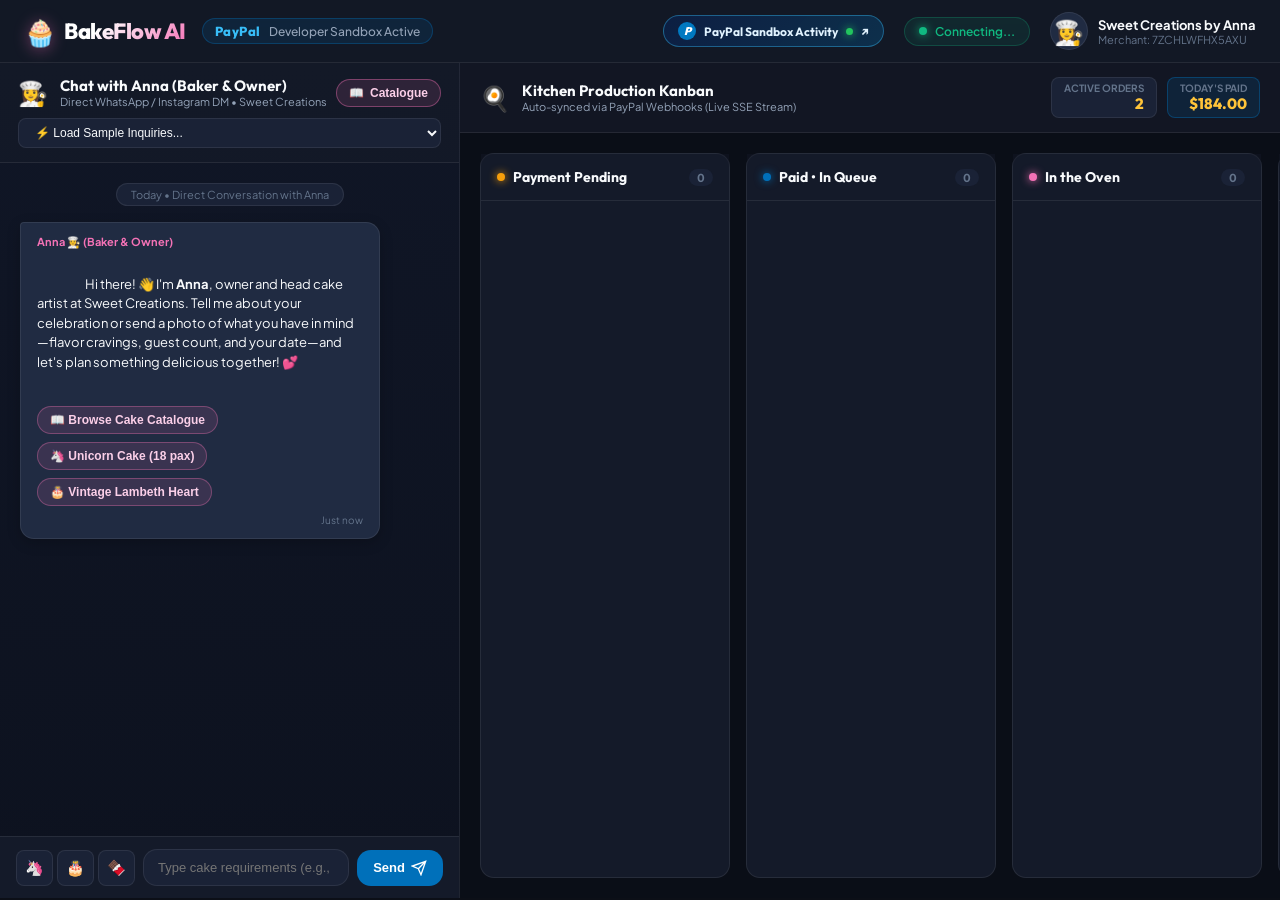
==== commit 3781add7: "feat: add PayPal sandbox invoice recording and catalogue support to order flow" ====
--- a/static/index.html
+++ b/static/index.html
@@ -9,6 +9,8 @@
     <link rel="preconnect" href="https://fonts.gstatic.com" crossorigin>
     <link href="https://fonts.googleapis.com/css2?family=Outfit:wght@400;500;600;700;800&family=Plus+Jakarta+Sans:wght@400;500;600;700&display=swap" rel="stylesheet">
     <link rel="stylesheet" href="style.css">
+    <!-- PayPal JavaScript SDK for Sandbox Checkout with US buyer emulation to bypass geo-restrictions -->
+    <script src="https://www.paypal.com/sdk/js?client-id=AbTiEIdzSFuFa52u9YgXFnn2XHJZH2z5_UggAUX18lAHMYqUm8Ny3EUS8pgag20eRBxdl-N4v7sq8hz-&currency=USD&buyer-country=US&components=buttons&enable-funding=card"></script>
 </head>
 <body>
     <!-- Top Navigation Header -->
@@ -20,10 +22,16 @@
             </div>
             <div class="paypal-pill">
                 <span class="paypal-badge">PayPal</span>
-                <span class="badge-text">Hackathon 2026 • Phase 1 Core</span>
+                <span class="badge-text">Developer Sandbox Active</span>
             </div>
         </div>
         <div class="header-status">
+            <button type="button" class="paypal-dashboard-btn" onclick="openPayPalTransactionsModal()" title="View Real Transactions Recorded on PayPal Sandbox">
+                <span class="paypal-p-icon">P</span>
+                <span class="btn-text">PayPal Sandbox Activity</span>
+                <span class="live-dot"></span>
+                <span class="ext-icon">↗</span>
+            </button>
             <div class="connection-status" id="connection-status">
                 <span class="pulse-dot"></span>
                 <span id="sse-label">Kitchen Stream Live</span>
@@ -32,7 +40,7 @@
                 <span class="avatar">👩‍🍳</span>
                 <div class="profile-info">
                     <span class="baker-name">Sweet Creations by Anna</span>
-                    <span class="baker-role">Home Baker • San Jose, CA</span>
+                    <span class="baker-role">Merchant: 7ZCHLWFHX5AXU</span>
                 </div>
             </div>
         </div>
@@ -52,6 +60,10 @@
                             <p class="subtitle">Direct WhatsApp / Instagram DM • Sweet Creations</p>
                         </div>
                     </div>
+                    <button type="button" class="header-catalogue-btn" onclick="openCatalogueModal()">
+                        <span>📖</span>
+                        <span>Catalogue</span>
+                    </button>
                 </div>
                 <div class="preset-dropdown-wrap">
                     <label for="preset-select" class="sr-only">Load Sample Inquiries</label>
@@ -74,6 +86,17 @@
                     <div class="bubble-sender">Anna 👩‍🍳 (Baker & Owner)</div>
                     <div class="bubble-text">
                         Hi there! 👋 I'm <strong>Anna</strong>, owner and head cake artist at Sweet Creations. Tell me about your celebration or send a photo of what you have in mind—flavor cravings, guest count, and your date—and let's plan something delicious together! 💕
+                    </div>
+                    <div class="chat-suggestions">
+                        <button type="button" class="suggestion-chip" onclick="sendQuickReply('Hi Anna! Can I please see your cake catalogue and signature designs?')">
+                            📖 Browse Cake Catalogue
+                        </button>
+                        <button type="button" class="suggestion-chip" onclick="loadPresetInquiryByKey('unicorn')">
+                            🦄 Unicorn Cake (18 pax)
+                        </button>
+                        <button type="button" class="suggestion-chip" onclick="loadPresetInquiryByKey('vintage')">
+                            🎂 Vintage Lambeth Heart
+                        </button>
                     </div>
                     <span class="bubble-time">Just now</span>
                 </div>
@@ -186,13 +209,13 @@
         </section>
     </main>
 
-    <!-- Modal for PayPal Sandbox Payment Simulation -->
+    <!-- Modal for Customer PayPal Checkout & Guest Card Checkout -->
     <div class="modal-backdrop" id="checkout-modal" style="display: none;">
-        <div class="modal-window">
+        <div class="modal-window checkout-modal-window">
             <div class="modal-header">
                 <div class="paypal-logo-row">
                     <span class="paypal-logo-blue">Pay</span><span class="paypal-logo-gold">Pal</span>
-                    <span class="sandbox-badge">SANDBOX CHECKOUT</span>
+                    <span class="checkout-badge-pill">SECURE CHECKOUT</span>
                 </div>
                 <button class="modal-close-btn" onclick="closeCheckoutModal()">✕</button>
             </div>
@@ -202,22 +225,140 @@
                     <div class="order-amount-display" id="modal-order-amount">$0.00</div>
                     <div class="order-merchant">Merchant: Sweet Creations by Anna</div>
                 </div>
-                
-                <div class="payment-instructions">
-                    <p>Simulating <strong>PayPal Smart Payment Buttons</strong> for this order.</p>
-                </div>
-
-                <div class="paypal-button-group">
-                    <button class="pp-btn-yellow" id="pp-pay-now-btn" onclick="executeMockPayment()">
-                        <span class="pp-icon">P</span> Pay with <strong>PayPal</strong>
-                    </button>
-                    <button class="pp-btn-black" onclick="executeMockPayment()">
-                        Debit or Credit Card
-                    </button>
+
+                <!-- Payment Method Selection Tabs -->
+                <div class="payment-tabs-bar">
+                    <button type="button" class="payment-tab-btn active" id="tab-btn-paypal" onclick="switchCheckoutTab('paypal')">
+                        <span class="tab-icon">🅿️</span>
+                        <span>PayPal / Wallet</span>
+                    </button>
+                    <button type="button" class="payment-tab-btn" id="tab-btn-card" onclick="switchCheckoutTab('card')">
+                        <span class="tab-icon">💳</span>
+                        <span>Debit / Credit Card (Guest)</span>
+                    </button>
+                </div>
+
+                <!-- Tab 1: Official PayPal Smart Payment Buttons -->
+                <div id="tab-content-paypal" class="tab-pane active">
+                    <div id="paypal-smart-button-container"></div>
+                </div>
+
+                <!-- Tab 2: Direct Guest Card Checkout Form -->
+                <div id="tab-content-card" class="tab-pane" style="display: none;">
+                    <form id="guest-card-form" onsubmit="handleGuestCardPayment(event)">
+                        <div class="card-form-grid">
+                            <div class="form-group full-width">
+                                <label for="guest-card-name">Cardholder Name</label>
+                                <input type="text" id="guest-card-name" value="Jessica Taylor" required placeholder="First and last name">
+                            </div>
+                            <div class="form-group full-width">
+                                <label for="guest-card-number">Card Number</label>
+                                <div class="input-with-icons">
+                                    <input type="text" id="guest-card-number" value="4032 1084 9283 4242" required maxlength="19" placeholder="4000 1234 5678 9010">
+                                    <span class="card-brand-badge">VISA</span>
+                                </div>
+                            </div>
+                            <div class="form-group">
+                                <label for="guest-card-exp">Expires</label>
+                                <input type="text" id="guest-card-exp" value="12/28" required maxlength="5" placeholder="MM/YY">
+                            </div>
+                            <div class="form-group">
+                                <label for="guest-card-cvv">Security Code</label>
+                                <input type="password" id="guest-card-cvv" value="884" required maxlength="4" placeholder="CVC">
+                            </div>
+                            <div class="form-group">
+                                <label for="guest-card-zip">Billing Zip</label>
+                                <input type="text" id="guest-card-zip" value="95112" required placeholder="Zip / Postal">
+                            </div>
+                        </div>
+
+                        <button type="submit" id="guest-pay-submit-btn" class="guest-card-pay-btn">
+                            <span class="lock-icon">🔒</span>
+                            <span id="guest-pay-label">Pay $0.00 as Guest</span>
+                        </button>
+                        <p class="guest-card-subtext">No PayPal account needed. Processed securely via PayPal Merchant Gateway.</p>
+                    </form>
                 </div>
             </div>
             <div class="modal-footer">
-                <span>🔒 Encrypted 256-bit Sandbox Transaction</span>
+                <span>🔒 Secure 256-Bit Encrypted Payment • PayPal Sandbox Active</span>
+            </div>
+        </div>
+    </div>
+
+    <!-- Modal for Live PayPal Sandbox Transactions & Dashboard Activity -->
+    <div class="modal-backdrop" id="paypal-transactions-modal" style="display: none;">
+        <div class="modal-window tx-modal-window">
+            <div class="modal-header">
+                <div class="paypal-logo-row">
+                    <span class="paypal-logo-blue">Pay</span><span class="paypal-logo-gold">Pal</span>
+                    <span class="sandbox-badge">DEVELOPER SANDBOX DASHBOARD</span>
+                </div>
+                <button class="modal-close-btn" onclick="closePayPalTransactionsModal()">✕</button>
+            </div>
+            <div class="modal-body tx-modal-body">
+                <div class="tx-header-status">
+                    <div class="tx-status-item">
+                        <span class="label">Merchant Account:</span>
+                        <span class="val highlight">7ZCHLWFHX5AXU</span>
+                    </div>
+                    <div class="tx-status-item">
+                        <span class="label">Environment:</span>
+                        <span class="val online">🟢 Sandbox Connected</span>
+                    </div>
+                    <div class="tx-status-item">
+                        <span class="label">API Endpoint:</span>
+                        <span class="val">api-m.sandbox.paypal.com</span>
+                    </div>
+                </div>
+
+                <div class="tx-quick-actions">
+                    <a href="https://sandbox.paypal.com/activity" target="_blank" class="tx-ext-btn">
+                        <span>📊 Open Activity Dashboard (sandbox.paypal.com) ↗</span>
+                    </a>
+                    <a href="https://sandbox.paypal.com/invoice/manage" target="_blank" class="tx-ext-btn">
+                        <span>🧾 Open Invoices Dashboard (sandbox.paypal.com) ↗</span>
+                    </a>
+                    <button type="button" class="tx-refresh-btn" onclick="loadPayPalTransactions()">
+                        🔄 Refresh Live Records
+                    </button>
+                </div>
+
+                <div class="tx-list-title-row">
+                    <h4>Transactions Recorded in Your PayPal Sandbox:</h4>
+                    <span id="tx-records-count" class="tx-count-tag">0 records</span>
+                </div>
+                <div class="tx-list-container" id="paypal-tx-list">
+                    <div class="tx-loading">Loading live records from PayPal API...</div>
+                </div>
+            </div>
+            <div class="modal-footer">
+                <span>Real-time sync with PayPal Sandbox REST API (GET /v2/invoicing/invoices)</span>
+            </div>
+        </div>
+    </div>
+
+    <!-- Modal for Full Cake Catalogue Browser -->
+    <div class="modal-backdrop" id="catalogue-modal" style="display: none;">
+        <div class="modal-window catalogue-modal-window">
+            <div class="modal-header">
+                <div class="catalogue-header-info">
+                    <div class="catalogue-modal-title">
+                        <span class="icon">🎂</span>
+                        <h3>Artisan Cake Catalogue</h3>
+                        <span class="sandbox-badge">PAYPAL CATALOG API</span>
+                    </div>
+                    <p class="subtitle">Handcrafted by Anna • San Jose, CA</p>
+                </div>
+                <button class="modal-close-btn" onclick="closeCatalogueModal()">✕</button>
+            </div>
+            <div class="modal-body catalogue-modal-body">
+                <div class="catalogue-grid" id="catalogue-modal-grid">
+                    <!-- Dynamic Catalogue Cards from PayPal API -->
+                </div>
+            </div>
+            <div class="modal-footer catalogue-modal-footer">
+                <span>✨ Tap any cake to customize with Anna in chat!</span>
             </div>
         </div>
     </div>
--- a/static/style.css
+++ b/static/style.css
@@ -37,14 +37,19 @@
     padding: 0;
 }
 
+html, body {
+    height: 100%;
+    margin: 0;
+    padding: 0;
+    overflow: hidden;
+}
+
 body {
     font-family: 'Plus Jakarta Sans', -apple-system, BlinkMacSystemFont, sans-serif;
     background-color: var(--bg-base);
     color: var(--text-primary);
-    min-height: 100vh;
-    display: flex;
-    flex-direction: column;
-    overflow-x: hidden;
+    display: flex;
+    flex-direction: column;
 }
 
 /* =========================================
@@ -190,6 +195,8 @@
     grid-template-columns: 460px 1fr;
     flex: 1;
     height: calc(100vh - 65px);
+    max-height: calc(100vh - 65px);
+    min-height: 0;
     overflow: hidden;
 }
 
@@ -205,6 +212,8 @@
     display: flex;
     flex-direction: column;
     height: 100%;
+    min-height: 0;
+    overflow: hidden;
     background: var(--bg-surface);
     position: relative;
 }
@@ -212,13 +221,18 @@
 .chat-panel {
     border-right: 1px solid var(--border-subtle);
     background: linear-gradient(180deg, #101626 0%, #0d121f 100%);
+    min-height: 0;
+    overflow: hidden;
 }
 
 .kanban-panel {
     background: var(--bg-base);
+    min-height: 0;
+    overflow: hidden;
 }
 
 .panel-header {
+    flex-shrink: 0;
     padding: 14px 20px;
     border-bottom: 1px solid var(--border-subtle);
     display: flex;
@@ -228,6 +242,7 @@
 }
 
 .chat-panel .panel-header {
+    flex-shrink: 0;
     display: flex;
     flex-direction: column;
     align-items: stretch;
@@ -339,11 +354,33 @@
 ========================================= */
 .chat-viewport {
     flex: 1;
+    min-height: 0;
     overflow-y: auto;
+    overscroll-behavior: contain;
     padding: 20px;
     display: flex;
     flex-direction: column;
     gap: 16px;
+    scrollbar-width: thin;
+    scrollbar-color: rgba(244, 114, 182, 0.4) rgba(20, 26, 41, 0.4);
+}
+
+.chat-viewport::-webkit-scrollbar {
+    width: 6px;
+}
+
+.chat-viewport::-webkit-scrollbar-track {
+    background: rgba(20, 26, 41, 0.4);
+    border-radius: 4px;
+}
+
+.chat-viewport::-webkit-scrollbar-thumb {
+    background: rgba(244, 114, 182, 0.35);
+    border-radius: 4px;
+}
+
+.chat-viewport::-webkit-scrollbar-thumb:hover {
+    background: var(--accent-pink);
 }
 
 .chat-date-divider {
@@ -544,6 +581,7 @@
 
 /* Chat Input Bar */
 .chat-input-bar {
+    flex-shrink: 0;
     padding: 12px 16px;
     background: var(--bg-surface);
     border-top: 1px solid var(--border-subtle);
@@ -950,6 +988,17 @@
     margin-left: 8px;
 }
 
+.checkout-badge-pill {
+    font-size: 10px;
+    font-weight: 800;
+    background: rgba(0, 121, 193, 0.1);
+    color: #0079c1;
+    padding: 2px 8px;
+    border-radius: var(--radius-full);
+    margin-left: 8px;
+    letter-spacing: 0.5px;
+}
+
 .modal-close-btn {
     background: none;
     border: none;
@@ -996,6 +1045,149 @@
     font-size: 12px;
     color: #64748b;
     text-align: center;
+}
+
+/* Payment Method Tabs in Modal */
+.payment-tabs-bar {
+    display: flex;
+    background: #f1f5f9;
+    border-radius: var(--radius-md);
+    padding: 3px;
+    gap: 4px;
+    border: 1px solid #e2e8f0;
+}
+
+.payment-tab-btn {
+    flex: 1;
+    display: flex;
+    align-items: center;
+    justify-content: center;
+    gap: 6px;
+    padding: 8px 12px;
+    border: none;
+    background: transparent;
+    border-radius: 6px;
+    font-size: 12px;
+    font-weight: 700;
+    color: #64748b;
+    cursor: pointer;
+    transition: all 0.15s ease;
+}
+
+.payment-tab-btn:hover {
+    color: #0f172a;
+}
+
+.payment-tab-btn.active {
+    background: #ffffff;
+    color: #003087;
+    box-shadow: 0 1px 3px rgba(0, 0, 0, 0.1);
+}
+
+.tab-pane {
+    animation: fadeIn 0.15s ease-out;
+}
+
+/* Guest Card Form */
+.card-form-grid {
+    display: grid;
+    grid-template-columns: 1fr 1fr 1fr;
+    gap: 10px;
+}
+
+.card-form-grid .full-width {
+    grid-column: span 3;
+}
+
+.card-form-grid .form-group {
+    display: flex;
+    flex-direction: column;
+    gap: 4px;
+    min-width: 0;
+}
+
+.card-form-grid label {
+    font-size: 11px;
+    font-weight: 700;
+    color: #475569;
+}
+
+.card-form-grid input {
+    width: 100%;
+    box-sizing: border-box;
+    background: #ffffff;
+    border: 1.5px solid #cbd5e1;
+    border-radius: var(--radius-sm);
+    padding: 9px 10px;
+    font-size: 13px;
+    color: #0f172a;
+    outline: none;
+    transition: border-color 0.15s ease;
+    font-family: inherit;
+}
+
+.card-form-grid input:focus {
+    border-color: #0079c1;
+    box-shadow: 0 0 0 2px rgba(0, 121, 193, 0.15);
+}
+
+.input-with-icons {
+    position: relative;
+    display: flex;
+    align-items: center;
+}
+
+.input-with-icons input {
+    width: 100%;
+    padding-right: 50px;
+    font-family: monospace;
+    font-size: 14px;
+    letter-spacing: 0.5px;
+}
+
+.card-brand-badge {
+    position: absolute;
+    right: 10px;
+    background: #1e3a8a;
+    color: #ffffff;
+    font-size: 10px;
+    font-weight: 900;
+    font-style: italic;
+    padding: 2px 6px;
+    border-radius: 4px;
+    letter-spacing: 0.5px;
+}
+
+.guest-card-pay-btn {
+    width: 100%;
+    background: linear-gradient(180deg, #0079c1 0%, #00457c 100%);
+    color: #ffffff;
+    border: none;
+    border-radius: var(--radius-full);
+    padding: 13px;
+    font-size: 14px;
+    font-weight: 800;
+    cursor: pointer;
+    margin-top: 12px;
+    display: flex;
+    align-items: center;
+    justify-content: center;
+    gap: 8px;
+    box-shadow: 0 4px 12px rgba(0, 121, 193, 0.25);
+    transition: all 0.15s ease;
+}
+
+.guest-card-pay-btn:hover {
+    filter: brightness(1.1);
+    transform: translateY(-1px);
+    box-shadow: 0 6px 16px rgba(0, 121, 193, 0.35);
+}
+
+.guest-card-subtext {
+    font-size: 11px;
+    color: #94a3b8;
+    text-align: center;
+    margin-top: 8px;
 }
 
 .paypal-button-group {
@@ -1054,3 +1246,793 @@
     font-size: 11px;
     color: #94a3b8;
 }
+
+/* =========================================
+   CATALOGUE STYLES (PAYPAL CATALOG INTEGRATION)
+========================================= */
+.header-catalogue-btn {
+    background: rgba(244, 114, 182, 0.12);
+    border: 1px solid rgba(244, 114, 182, 0.4);
+    color: #fbcfe8;
+    padding: 6px 12px;
+    border-radius: var(--radius-full);
+    font-size: 12px;
+    font-weight: 700;
+    cursor: pointer;
+    display: inline-flex;
+    align-items: center;
+    gap: 6px;
+    transition: all 0.2s ease;
+}
+
+.header-catalogue-btn:hover {
+    background: rgba(244, 114, 182, 0.25);
+    border-color: var(--accent-pink);
+    color: #ffffff;
+    transform: translateY(-1px);
+    box-shadow: 0 4px 12px rgba(244, 114, 182, 0.25);
+}
+
+/* In-Chat Catalogue Carousel */
+.chat-catalogue-container {
+    margin-top: 10px;
+    display: flex;
+    flex-direction: column;
+    gap: 8px;
+    width: 100%;
+}
+
+.chat-catalogue-carousel {
+    display: flex;
+    gap: 12px;
+    overflow-x: auto;
+    padding: 6px 2px 12px 2px;
+    scroll-snap-type: x mandatory;
+    scrollbar-width: thin;
+    scrollbar-color: rgba(255, 196, 57, 0.4) transparent;
+}
+
+.chat-catalogue-carousel::-webkit-scrollbar {
+    height: 6px;
+}
+
+.chat-catalogue-carousel::-webkit-scrollbar-thumb {
+    background: rgba(255, 196, 57, 0.4);
+    border-radius: 4px;
+}
+
+.catalogue-card {
+    flex: 0 0 240px;
+    scroll-snap-align: start;
+    background: #151c2e;
+    border: 1px solid rgba(255, 255, 255, 0.08);
+    border-radius: var(--radius-md);
+    overflow: hidden;
+    display: flex;
+    flex-direction: column;
+    box-shadow: 0 4px 14px rgba(0, 0, 0, 0.35);
+    transition: transform 0.2s, border-color 0.2s;
+    position: relative;
+}
+
+.catalogue-card:hover {
+    transform: translateY(-3px);
+    border-color: rgba(255, 196, 57, 0.4);
+    box-shadow: 0 8px 24px rgba(0, 0, 0, 0.5);
+}
+
+.catalogue-card-img-wrap {
+    position: relative;
+    width: 100%;
+    height: 130px;
+    background: #0b0f19;
+}
+
+.catalogue-card-img-wrap img {
+    width: 100%;
+    height: 100%;
+    object-fit: cover;
+    display: block;
+}
+
+.catalogue-badge-tag {
+    position: absolute;
+    top: 8px;
+    left: 8px;
+    background: rgba(12, 16, 26, 0.85);
+    backdrop-filter: blur(4px);
+    color: #fbcfe8;
+    font-size: 10px;
+    font-weight: 700;
+    padding: 3px 8px;
+    border-radius: var(--radius-full);
+    border: 1px solid rgba(244, 114, 182, 0.35);
+}
+
+.catalogue-card-body {
+    padding: 10px 12px;
+    display: flex;
+    flex-direction: column;
+    gap: 6px;
+    flex: 1;
+}
+
+.catalogue-card-title {
+    font-family: 'Outfit', sans-serif;
+    font-size: 13px;
+    font-weight: 700;
+    color: #f8fafc;
+    line-height: 1.3;
+}
+
+.catalogue-card-desc {
+    font-size: 11px;
+    color: #94a3b8;
+    line-height: 1.4;
+    display: -webkit-box;
+    -webkit-line-clamp: 2;
+    -webkit-box-orient: vertical;
+    overflow: hidden;
+}
+
+.catalogue-card-meta {
+    display: flex;
+    justify-content: space-between;
+    align-items: center;
+    margin-top: auto;
+    padding-top: 6px;
+    border-top: 1px solid rgba(255, 255, 255, 0.05);
+}
+
+.catalogue-price-tag {
+    font-family: 'Outfit', sans-serif;
+    font-size: 14px;
+    font-weight: 800;
+    color: var(--primary-paypal-gold);
+}
+
+.catalogue-servings-tag {
+    font-size: 10px;
+    color: #cbd5e1;
+    background: rgba(255, 255, 255, 0.06);
+    padding: 2px 6px;
+    border-radius: 4px;
+}
+
+.catalogue-select-btn {
+    margin-top: 6px;
+    background: linear-gradient(135deg, rgba(244, 114, 182, 0.2) 0%, rgba(217, 70, 239, 0.2) 100%);
+    border: 1px solid rgba(244, 114, 182, 0.4);
+    color: #fbcfe8;
+    padding: 6px 10px;
+    border-radius: var(--radius-sm);
+    font-size: 11px;
+    font-weight: 700;
+    cursor: pointer;
+    transition: all 0.2s ease;
+    text-align: center;
+    width: 100%;
+}
+
+.catalogue-select-btn:hover {
+    background: var(--accent-pink);
+    color: #0c0f17;
+    border-color: var(--accent-pink);
+    transform: translateY(-1px);
+    box-shadow: 0 4px 12px rgba(244, 114, 182, 0.35);
+}
+
+/* Modal Catalogue Window */
+.catalogue-modal-window {
+    background: #0f1524;
+    color: #f8fafc;
+    width: 780px;
+    max-width: 92vw;
+    max-height: 85vh;
+    display: flex;
+    flex-direction: column;
+    border: 1px solid rgba(255, 255, 255, 0.1);
+}
+
+.catalogue-modal-window .modal-header {
+    background: #141b2e;
+    border-bottom: 1px solid rgba(255, 255, 255, 0.08);
+}
+
+.catalogue-header-info {
+    display: flex;
+    flex-direction: column;
+    gap: 2px;
+}
+
+.catalogue-modal-title {
+    display: flex;
+    align-items: center;
+    gap: 8px;
+}
+
+.catalogue-modal-title h3 {
+    font-family: 'Outfit', sans-serif;
+    font-size: 16px;
+    font-weight: 800;
+    color: #ffffff;
+}
+
+.catalogue-modal-window .modal-close-btn {
+    color: #94a3b8;
+}
+
+.catalogue-modal-window .modal-close-btn:hover {
+    color: #ffffff;
+}
+
+.catalogue-modal-body {
+    padding: 20px;
+    overflow-y: auto;
+    flex: 1;
+}
+
+.catalogue-grid {
+    display: grid;
+    grid-template-columns: repeat(auto-fill, minmax(220px, 1fr));
+    gap: 16px;
+}
+
+.catalogue-modal-footer {
+    background: #141b2e;
+    border-top: 1px solid rgba(255, 255, 255, 0.08);
+    color: #94a3b8;
+    font-size: 12px;
+    padding: 12px 20px;
+}
+
+/* =========================================
+   LIVE PAYPAL SANDBOX DASHBOARD INTEGRATION
+========================================= */
+.paypal-dashboard-btn {
+    background: linear-gradient(135deg, rgba(0, 48, 135, 0.3) 0%, rgba(0, 121, 193, 0.25) 100%);
+    border: 1px solid rgba(56, 189, 248, 0.4);
+    color: #e0f2fe;
+    padding: 6px 14px;
+    border-radius: var(--radius-full);
+    font-family: 'Outfit', sans-serif;
+    font-size: 12px;
+    font-weight: 700;
+    cursor: pointer;
+    display: inline-flex;
+    align-items: center;
+    gap: 8px;
+    transition: all 0.2s ease;
+}
+
+.paypal-dashboard-btn:hover {
+    background: linear-gradient(135deg, rgba(0, 48, 135, 0.5) 0%, rgba(0, 121, 193, 0.45) 100%);
+    border-color: #38bdf8;
+    color: #ffffff;
+    transform: translateY(-1px);
+    box-shadow: 0 4px 14px rgba(56, 189, 248, 0.25);
+}
+
+.paypal-dashboard-btn .paypal-p-icon {
+    font-weight: 900;
+    font-style: italic;
+    background: #0079c1;
+    color: #ffffff;
+    width: 18px;
+    height: 18px;
+    border-radius: 50%;
+    display: inline-flex;
+    align-items: center;
+    justify-content: center;
+    font-size: 11px;
+}
+
+.paypal-dashboard-btn .live-dot {
+    width: 7px;
+    height: 7px;
+    border-radius: 50%;
+    background: #22c55e;
+    box-shadow: 0 0 8px #22c55e;
+    animation: pulseDot 2s infinite;
+}
+
+/* Checkout Modal Extensions */
+.checkout-divider {
+    display: flex;
+    align-items: center;
+    text-align: center;
+    color: #94a3b8;
+    font-size: 10px;
+    font-weight: 700;
+    letter-spacing: 0.5px;
+    margin: 4px 0;
+}
+
+.checkout-divider::before,
+.checkout-divider::after {
+    content: '';
+    flex: 1;
+    border-bottom: 1px solid #e2e8f0;
+}
+
+.checkout-divider span {
+    padding: 0 10px;
+}
+
+.pp-btn-outline {
+    background: transparent;
+    border: 1px solid #cbd5e1;
+    color: #334155;
+    border-radius: var(--radius-full);
+    padding: 10px 14px;
+    font-size: 12px;
+    font-weight: 700;
+    text-decoration: none;
+    display: inline-flex;
+    align-items: center;
+    justify-content: center;
+    transition: all 0.2s;
+}
+
+.pp-btn-outline:hover {
+    background: #f1f5f9;
+    border-color: #94a3b8;
+    color: #0f172a;
+}
+
+.sandbox-info-card {
+    background: #f8fafc;
+    border: 1px solid #e2e8f0;
+    border-radius: var(--radius-md);
+    padding: 12px;
+    display: flex;
+    flex-direction: column;
+    gap: 8px;
+    font-size: 12px;
+    color: #64748b;
+}
+
+.sandbox-info-card .info-row {
+    display: flex;
+    align-items: center;
+    gap: 8px;
+}
+
+.sandbox-info-card .info-dot {
+    width: 6px;
+    height: 6px;
+    border-radius: 50%;
+    background: #10b981;
+    flex-shrink: 0;
+}
+
+.dashboard-links-row {
+    display: flex;
+    gap: 8px;
+    margin-top: 4px;
+}
+
+.sb-dash-link {
+    flex: 1;
+    background: #ffffff;
+    border: 1px solid #cbd5e1;
+    padding: 6px 10px;
+    border-radius: 6px;
+    color: #003087;
+    font-size: 11px;
+    font-weight: 700;
+    text-decoration: none;
+    text-align: center;
+    transition: all 0.15s;
+}
+
+.sb-dash-link:hover {
+    background: #f0f7ff;
+    border-color: #0079c1;
+    color: #0079c1;
+}
+
+/* Chat PayPal Receipt Card */
+.paypal-receipt-card {
+    background: rgba(15, 23, 42, 0.7);
+    border: 1px solid rgba(56, 189, 248, 0.35);
+    border-radius: var(--radius-md);
+    padding: 12px;
+    margin-top: 8px;
+    display: flex;
+    flex-direction: column;
+    gap: 6px;
+}
+
+.receipt-header {
+    display: flex;
+    justify-content: space-between;
+    align-items: center;
+    padding-bottom: 6px;
+    border-bottom: 1px solid rgba(255, 255, 255, 0.08);
+}
+
+.paypal-badge-small {
+    font-size: 10px;
+    font-weight: 800;
+    color: var(--primary-paypal-gold);
+    text-transform: uppercase;
+}
+
+.receipt-status {
+    font-size: 10px;
+    font-weight: 800;
+    color: #22c55e;
+    background: rgba(34, 197, 94, 0.15);
+    padding: 2px 6px;
+    border-radius: 4px;
+}
+
+.receipt-row {
+    display: flex;
+    justify-content: space-between;
+    align-items: center;
+    font-size: 11px;
+    color: #94a3b8;
+}
+
+.receipt-row strong {
+    color: #ffffff;
+}
+
+.receipt-row code {
+    font-family: monospace;
+    color: #38bdf8;
+    background: rgba(56, 189, 248, 0.1);
+    padding: 2px 6px;
+    border-radius: 4px;
+    font-size: 11px;
+}
+
+.receipt-links {
+    display: flex;
+    gap: 8px;
+    margin-top: 6px;
+}
+
+.receipt-link-btn {
+    flex: 1;
+    background: linear-gradient(135deg, #003087 0%, #0079c1 100%);
+    color: #ffffff;
+    font-size: 11px;
+    font-weight: 700;
+    padding: 7px 10px;
+    border-radius: 6px;
+    text-decoration: none;
+    text-align: center;
+    transition: all 0.15s;
+}
+
+.receipt-link-btn:hover {
+    filter: brightness(1.15);
+    transform: translateY(-1px);
+}
+
+.receipt-link-btn.outline {
+    background: rgba(255, 255, 255, 0.06);
+    border: 1px solid rgba(255, 255, 255, 0.2);
+    color: #e2e8f0;
+}
+
+.receipt-link-btn.outline:hover {
+    background: rgba(255, 255, 255, 0.12);
+}
+
+/* Kanban Card Tag */
+.card-paypal-tag {
+    display: flex;
+    align-items: center;
+    gap: 6px;
+    background: rgba(0, 121, 193, 0.12);
+    border: 1px solid rgba(0, 121, 193, 0.35);
+    padding: 3px 8px;
+    border-radius: 6px;
+    width: fit-content;
+    font-size: 10px;
+    margin-top: 4px;
+}
+
+.card-paypal-tag .pp-icon {
+    font-weight: 900;
+    font-style: italic;
+    color: var(--primary-paypal-gold);
+}
+
+.card-paypal-tag .pp-status {
+    color: #7dd3fc;
+    font-weight: 700;
+}
+
+.card-paypal-tag .pp-dash-link {
+    color: var(--primary-paypal-gold);
+    text-decoration: none;
+    font-weight: 700;
+}
+
+.card-paypal-tag .pp-dash-link:hover {
+    text-decoration: underline;
+}
+
+.card-paypal-tag .pp-cap-id {
+    color: #94a3b8;
+    font-family: monospace;
+}
+
+/* Transactions Modal Window */
+.tx-modal-window {
+    background: #0f172a;
+    color: #f1f5f9;
+    border: 1px solid rgba(255, 255, 255, 0.12);
+    width: 640px;
+    max-width: 95vw;
+    max-height: 85vh;
+    display: flex;
+    flex-direction: column;
+}
+
+.tx-modal-body {
+    padding: 20px;
+    overflow-y: auto;
+    display: flex;
+    flex-direction: column;
+    gap: 16px;
+}
+
+.tx-header-status {
+    display: flex;
+    gap: 12px;
+    background: rgba(255, 255, 255, 0.04);
+    border: 1px solid rgba(255, 255, 255, 0.08);
+    border-radius: var(--radius-md);
+    padding: 12px 16px;
+    flex-wrap: wrap;
+}
+
+.tx-status-item {
+    display: flex;
+    align-items: center;
+    gap: 6px;
+    font-size: 12px;
+}
+
+.tx-status-item .label {
+    color: #94a3b8;
+}
+
+.tx-status-item .val {
+    font-weight: 700;
+    color: #ffffff;
+}
+
+.tx-status-item .val.highlight {
+    color: var(--primary-paypal-gold);
+}
+
+.tx-status-item .val.online {
+    color: #22c55e;
+}
+
+.tx-quick-actions {
+    display: flex;
+    gap: 8px;
+    flex-wrap: wrap;
+}
+
+.tx-ext-btn {
+    flex: 1;
+    background: rgba(0, 48, 135, 0.35);
+    border: 1px solid rgba(56, 189, 248, 0.35);
+    color: #38bdf8;
+    padding: 8px 12px;
+    border-radius: var(--radius-sm);
+    font-size: 11px;
+    font-weight: 700;
+    text-decoration: none;
+    text-align: center;
+    transition: all 0.15s;
+}
+
+.tx-ext-btn:hover {
+    background: rgba(0, 48, 135, 0.6);
+    border-color: #38bdf8;
+    color: #ffffff;
+}
+
+.tx-refresh-btn {
+    background: rgba(255, 255, 255, 0.08);
+    border: 1px solid rgba(255, 255, 255, 0.15);
+    color: #f1f5f9;
+    padding: 8px 14px;
+    border-radius: var(--radius-sm);
+    font-size: 11px;
+    font-weight: 700;
+    cursor: pointer;
+    transition: all 0.15s;
+}
+
+.tx-refresh-btn:hover {
+    background: rgba(255, 255, 255, 0.15);
+}
+
+.tx-list-title-row {
+    display: flex;
+    justify-content: space-between;
+    align-items: center;
+}
+
+.tx-list-title-row h4 {
+    font-size: 13px;
+    font-weight: 700;
+    color: #cbd5e1;
+}
+
+.tx-count-tag {
+    font-size: 11px;
+    background: rgba(56, 189, 248, 0.15);
+    color: #38bdf8;
+    padding: 2px 8px;
+    border-radius: var(--radius-full);
+    font-weight: 700;
+}
+
+.tx-list-container {
+    display: flex;
+    flex-direction: column;
+    gap: 10px;
+    max-height: 380px;
+    overflow-y: auto;
+}
+
+.tx-card {
+    background: rgba(30, 41, 59, 0.6);
+    border: 1px solid rgba(255, 255, 255, 0.08);
+    border-radius: var(--radius-md);
+    padding: 14px;
+    display: flex;
+    flex-direction: column;
+    gap: 8px;
+    transition: all 0.15s;
+}
+
+.tx-card:hover {
+    border-color: rgba(56, 189, 248, 0.3);
+    background: rgba(30, 41, 59, 0.9);
+}
+
+.tx-card-header {
+    display: flex;
+    justify-content: space-between;
+    align-items: center;
+}
+
+.tx-id-badge {
+    display: flex;
+    align-items: center;
+    gap: 6px;
+    font-size: 12px;
+}
+
+.tx-id-badge .tag {
+    font-size: 10px;
+    background: rgba(255, 196, 57, 0.15);
+    color: var(--primary-paypal-gold);
+    padding: 2px 6px;
+    border-radius: 4px;
+    font-weight: 700;
+}
+
+.tx-id-badge .inv-num {
+    color: #94a3b8;
+    font-size: 11px;
+}
+
+.tx-status-badge {
+    font-size: 10px;
+    font-weight: 800;
+    padding: 2px 8px;
+    border-radius: var(--radius-full);
+}
+
+.tx-status-badge.paid {
+    background: rgba(34, 197, 94, 0.15);
+    color: #22c55e;
+    border: 1px solid rgba(34, 197, 94, 0.3);
+}
+
+.tx-status-badge.pending {
+    background: rgba(245, 158, 11, 0.15);
+    color: #f59e0b;
+    border: 1px solid rgba(245, 158, 11, 0.3);
+}
+
+.tx-card-body {
+    display: grid;
+    grid-template-columns: repeat(auto-fit, minmax(130px, 1fr));
+    gap: 8px;
+    background: rgba(15, 23, 42, 0.4);
+    padding: 8px 12px;
+    border-radius: 6px;
+}
+
+.tx-detail-col {
+    display: flex;
+    flex-direction: column;
+    gap: 2px;
+}
+
+.tx-label {
+    font-size: 10px;
+    color: #64748b;
+    text-transform: uppercase;
+}
+
+.tx-val {
+    font-size: 12px;
+    font-weight: 600;
+    color: #f1f5f9;
+}
+
+.tx-val.amount {
+    font-family: 'Outfit', sans-serif;
+    font-weight: 700;
+    color: #ffffff;
+}
+
+.tx-val.amount-paid {
+    font-family: 'Outfit', sans-serif;
+    font-weight: 700;
+    color: #22c55e;
+}
+
+.tx-note {
+    font-size: 11px;
+    color: #94a3b8;
+    font-style: italic;
+}
+
+.tx-card-actions {
+    display: flex;
+    gap: 8px;
+}
+
+.tx-action-link {
+    font-size: 11px;
+    font-weight: 700;
+    color: #38bdf8;
+    text-decoration: none;
+    background: rgba(56, 189, 248, 0.1);
+    padding: 4px 10px;
+    border-radius: 4px;
+    transition: all 0.15s;
+}
+
+.tx-action-link:hover {
+    background: #38bdf8;
+    color: #0c0f17;
+}
+
+.tx-action-link.outline {
+    color: #cbd5e1;
+    background: rgba(255, 255, 255, 0.05);
+}
+
+.tx-action-link.outline:hover {
+    background: rgba(255, 255, 255, 0.15);
+    color: #ffffff;
+}
+
+.tx-loading, .tx-empty, .tx-error {
+    text-align: center;
+    padding: 30px;
+    color: #94a3b8;
+    font-size: 13px;
+}
+
+.tx-error {
+    color: #f87171;
+}
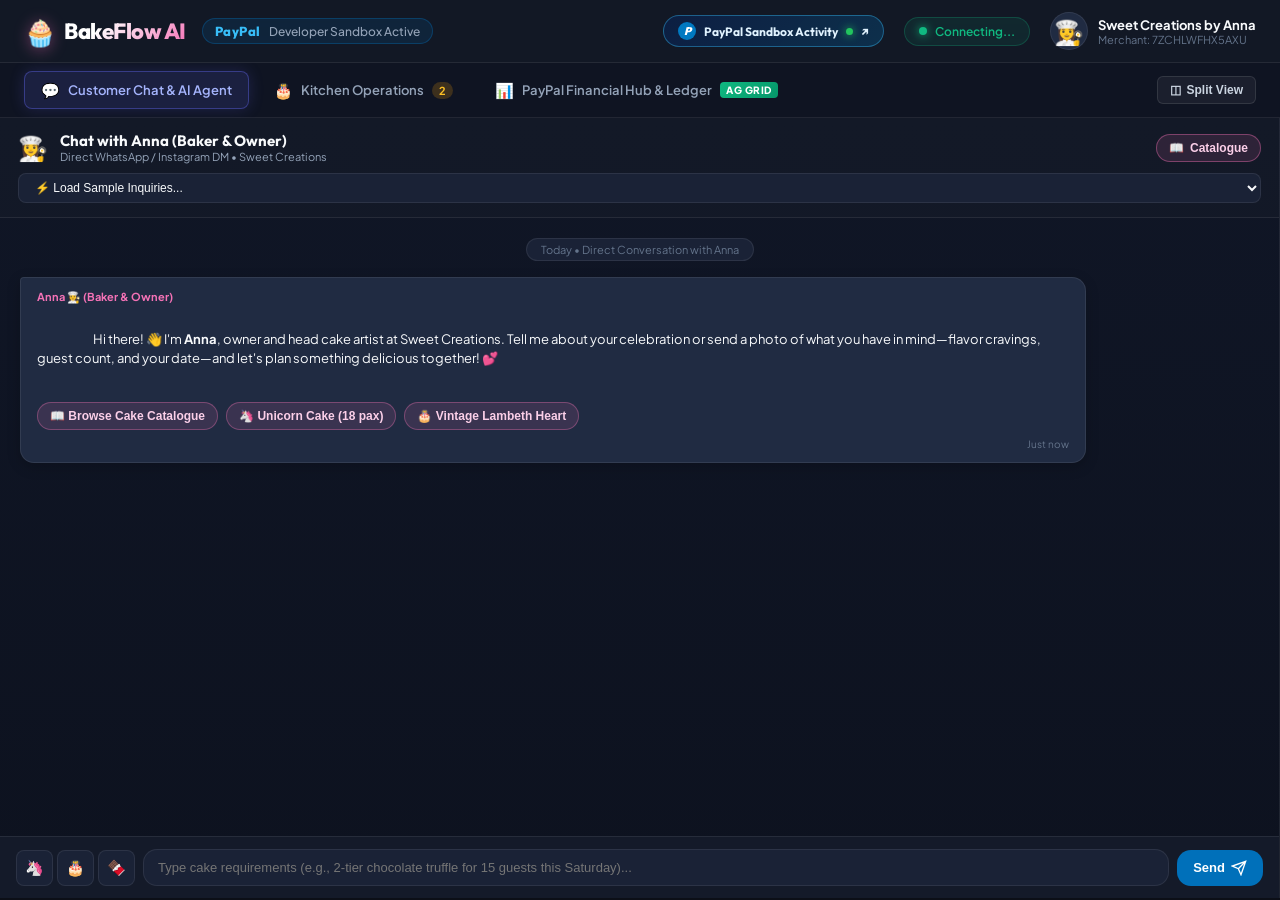
==== commit b0148092: "feat: add 3-tab architecture, AG Grid financial ledger & clean customer receipt card" ====
--- a/static/index.html
+++ b/static/index.html
@@ -9,8 +9,13 @@
     <link rel="preconnect" href="https://fonts.gstatic.com" crossorigin>
     <link href="https://fonts.googleapis.com/css2?family=Outfit:wght@400;500;600;700;800&family=Plus+Jakarta+Sans:wght@400;500;600;700&display=swap" rel="stylesheet">
     <link rel="stylesheet" href="style.css">
+    <!-- AG Grid Community CSS & Themes (v33) -->
+    <link rel="stylesheet" href="https://cdn.jsdelivr.net/npm/ag-grid-community@33.0.0/styles/ag-grid.css">
+    <link rel="stylesheet" href="https://cdn.jsdelivr.net/npm/ag-grid-community@33.0.0/styles/ag-theme-quartz.css">
     <!-- PayPal JavaScript SDK for Sandbox Checkout with US buyer emulation to bypass geo-restrictions -->
     <script src="https://www.paypal.com/sdk/js?client-id=AbTiEIdzSFuFa52u9YgXFnn2XHJZH2z5_UggAUX18lAHMYqUm8Ny3EUS8pgag20eRBxdl-N4v7sq8hz-&currency=USD&buyer-country=US&components=buttons&enable-funding=card"></script>
+    <!-- AG Grid Community JavaScript (v33) -->
+    <script src="https://cdn.jsdelivr.net/npm/ag-grid-community@33.0.0/dist/ag-grid-community.min.js"></script>
 </head>
 <body>
     <!-- Top Navigation Header -->
@@ -46,167 +51,294 @@
         </div>
     </header>
 
-    <!-- Main Split Screen Workspace -->
-    <main class="split-workspace">
+    <!-- Global 3-Tab Navigation Bar -->
+    <nav class="app-navigation-bar">
+        <div class="nav-tabs-container">
+            <button type="button" class="main-nav-tab active" id="tab-nav-chat" onclick="switchMainTab('chat')">
+                <span class="tab-icon">💬</span>
+                <span class="tab-text">Customer Chat & AI Agent</span>
+            </button>
+            <button type="button" class="main-nav-tab" id="tab-nav-kitchen" onclick="switchMainTab('kitchen')">
+                <span class="tab-icon">🎂</span>
+                <span class="tab-text">Kitchen Operations</span>
+                <span class="tab-pill-badge" id="kitchen-active-badge">2</span>
+            </button>
+            <button type="button" class="main-nav-tab finance-tab" id="tab-nav-finance" onclick="switchMainTab('finance')">
+                <span class="tab-icon">📊</span>
+                <span class="tab-text">PayPal Financial Hub & Ledger</span>
+                <span class="ag-grid-tag">AG Grid</span>
+            </button>
+        </div>
+        <div class="nav-extra-controls">
+            <button type="button" class="view-mode-toggle" id="split-mode-toggle" onclick="toggleSplitMode()" title="Toggle Side-by-Side Dual View">
+                <span id="split-mode-icon">◫</span>
+                <span id="split-mode-text">Split View</span>
+            </button>
+        </div>
+    </nav>
+
+    <!-- Main Workspace with Tab Views -->
+    <main class="main-workspace-wrapper" id="main-workspace-wrapper">
         
-        <!-- LEFT PANEL: Customer Conversation & Merchant Dialogue Simulator -->
-        <section class="panel chat-panel">
-            <div class="panel-header">
-                <div class="header-top-row">
+        <!-- ============================================================== -->
+        <!-- TAB 1: Customer Conversation & Merchant Dialogue Simulator     -->
+        <!-- ============================================================== -->
+        <section class="tab-panel-view active" id="pane-chat">
+            <div class="panel chat-panel">
+                <div class="panel-header">
+                    <div class="header-top-row">
+                        <div class="panel-title">
+                            <span class="channel-icon">👩‍🍳</span>
+                            <div>
+                                <h2>Chat with Anna (Baker & Owner)</h2>
+                                <p class="subtitle">Direct WhatsApp / Instagram DM • Sweet Creations</p>
+                            </div>
+                        </div>
+                        <button type="button" class="header-catalogue-btn" onclick="openCatalogueModal()">
+                            <span>📖</span>
+                            <span>Catalogue</span>
+                        </button>
+                    </div>
+                    <div class="preset-dropdown-wrap">
+                        <label for="preset-select" class="sr-only">Load Sample Inquiries</label>
+                        <select id="preset-select" onchange="loadPresetInquiry()">
+                            <option value="">⚡ Load Sample Inquiries...</option>
+                            <option value="unicorn">1. Unicorn 2-Tier (18 pax) with custom fondant</option>
+                            <option value="vintage">2. Vintage Heart Lambeth Piping (10 pax) Eggless</option>
+                            <option value="chocolate">3. Belgian Dark Chocolate Celebration (25 pax)</option>
+                        </select>
+                    </div>
+                </div>
+
+                <!-- Chat Message Window -->
+                <div class="chat-viewport" id="chat-viewport">
+                    <div class="chat-date-divider">Today • Direct Conversation with Anna</div>
+
+                    <div class="chat-bubble incoming">
+                        <div class="bubble-sender">Anna 👩‍🍳 (Baker & Owner)</div>
+                        <div class="bubble-text">
+                            Hi there! 👋 I'm <strong>Anna</strong>, owner and head cake artist at Sweet Creations. Tell me about your celebration or send a photo of what you have in mind—flavor cravings, guest count, and your date—and let's plan something delicious together! 💕
+                        </div>
+                        <div class="chat-suggestions">
+                            <button type="button" class="suggestion-chip" onclick="sendQuickReply('Hi Anna! Can I please see your cake catalogue and signature designs?')">
+                                📖 Browse Cake Catalogue
+                            </button>
+                            <button type="button" class="suggestion-chip" onclick="loadPresetInquiryByKey('unicorn')">
+                                🦄 Unicorn Cake (18 pax)
+                            </button>
+                            <button type="button" class="suggestion-chip" onclick="loadPresetInquiryByKey('vintage')">
+                                🎂 Vintage Lambeth Heart
+                            </button>
+                        </div>
+                        <span class="bubble-time">Just now</span>
+                    </div>
+                </div>
+
+                <!-- Chat Input Area -->
+                <div class="chat-input-bar">
+                    <div class="image-preview-chip" id="image-preview-chip" style="display: none;">
+                        <img id="preview-thumb" src="" alt="Cake Reference">
+                        <span class="chip-name" id="preview-filename">cake-reference.jpg</span>
+                        <button type="button" class="remove-chip-btn" onclick="clearSelectedImage()">✕</button>
+                    </div>
+                    <div class="input-row">
+                        <div class="quick-img-buttons">
+                            <button type="button" class="icon-tool-btn" title="Pick Unicorn Cake Photo" onclick="selectPresetImage('unicorn')">🦄</button>
+                            <button type="button" class="icon-tool-btn" title="Pick Vintage Cake Photo" onclick="selectPresetImage('vintage')">🎂</button>
+                            <button type="button" class="icon-tool-btn" title="Pick Chocolate Cake Photo" onclick="selectPresetImage('chocolate')">🍫</button>
+                        </div>
+                        <input type="text" id="chat-input" placeholder="Type cake requirements (e.g., 2-tier chocolate truffle for 15 guests this Saturday)..." onkeydown="handleChatKey(event)">
+                        <button type="button" id="send-btn" class="send-action-btn" onclick="sendInquiry()">
+                            <span>Send</span>
+                            <svg width="16" height="16" viewBox="0 0 24 24" fill="none" stroke="currentColor" stroke-width="2"><path d="M22 2L11 13M22 2L15 22L11 13L2 9L22 2Z"/></svg>
+                        </button>
+                    </div>
+                </div>
+            </div>
+        </section>
+
+        <!-- ============================================================== -->
+        <!-- TAB 2: Kitchen Operations (Kanban & AG Grid Kitchen View)       -->
+        <!-- ============================================================== -->
+        <section class="tab-panel-view" id="pane-kitchen">
+            <div class="panel kitchen-panel">
+                <div class="panel-header">
                     <div class="panel-title">
-                        <span class="channel-icon">👩‍🍳</span>
+                        <span class="channel-icon">🍳</span>
                         <div>
-                            <h2>Chat with Anna (Baker & Owner)</h2>
-                            <p class="subtitle">Direct WhatsApp / Instagram DM • Sweet Creations</p>
-                        </div>
-                    </div>
-                    <button type="button" class="header-catalogue-btn" onclick="openCatalogueModal()">
-                        <span>📖</span>
-                        <span>Catalogue</span>
-                    </button>
-                </div>
-                <div class="preset-dropdown-wrap">
-                    <label for="preset-select" class="sr-only">Load Sample Inquiries</label>
-                    <select id="preset-select" onchange="loadPresetInquiry()">
-                        <option value="">⚡ Load Sample Inquiries...</option>
-                        <option value="unicorn">1. Unicorn 2-Tier (18 pax) with custom fondant</option>
-                        <option value="vintage">2. Vintage Heart Lambeth Piping (10 pax) Eggless</option>
-                        <option value="chocolate">3. Belgian Dark Chocolate Celebration (25 pax)</option>
-                    </select>
-                </div>
-            </div>
-
-            <!-- Chat Message Window -->
-            <div class="chat-viewport" id="chat-viewport">
-                <!-- Direct merchant divider -->
-                <div class="chat-date-divider">Today • Direct Conversation with Anna</div>
-
-                <!-- Initial Baker welcome -->
-                <div class="chat-bubble incoming">
-                    <div class="bubble-sender">Anna 👩‍🍳 (Baker & Owner)</div>
-                    <div class="bubble-text">
-                        Hi there! 👋 I'm <strong>Anna</strong>, owner and head cake artist at Sweet Creations. Tell me about your celebration or send a photo of what you have in mind—flavor cravings, guest count, and your date—and let's plan something delicious together! 💕
-                    </div>
-                    <div class="chat-suggestions">
-                        <button type="button" class="suggestion-chip" onclick="sendQuickReply('Hi Anna! Can I please see your cake catalogue and signature designs?')">
-                            📖 Browse Cake Catalogue
+                            <h2>Kitchen Production Operations</h2>
+                            <p class="subtitle">Real-time Order State & Recipes • Auto-synced with PayPal Webhooks</p>
+                        </div>
+                    </div>
+                    <div class="kitchen-header-actions">
+                        <div class="view-subswitcher">
+                            <button type="button" class="subswitch-btn active" id="subswitch-kanban" onclick="switchKitchenSubView('kanban')">
+                                <span>📋 Kanban Board</span>
+                            </button>
+                            <button type="button" class="subswitch-btn" id="subswitch-grid" onclick="switchKitchenSubView('grid')">
+                                <span>📊 AG Grid Table</span>
+                            </button>
+                        </div>
+                        <div class="kanban-metrics">
+                            <div class="metric-badge">
+                                <span class="metric-label">Active Orders</span>
+                                <span class="metric-value" id="active-orders-count">2</span>
+                            </div>
+                            <div class="metric-badge highlight">
+                                <span class="metric-label">Today's Paid</span>
+                                <span class="metric-value" id="paid-total-value">$184.00</span>
+                            </div>
+                        </div>
+                    </div>
+                </div>
+
+                <!-- Sub-View 1: Kanban Board View -->
+                <div class="kitchen-subview active" id="kitchen-kanban-view">
+                    <div class="kanban-board">
+                        <!-- Column 1: Awaiting PayPal Payment -->
+                        <div class="kanban-column" id="col-pending">
+                            <div class="column-header">
+                                <div class="col-title-group">
+                                    <span class="col-indicator pending"></span>
+                                    <h3>Payment Pending</h3>
+                                </div>
+                                <span class="ticket-counter" id="count-pending">0</span>
+                            </div>
+                            <div class="tickets-container" id="tickets-pending"></div>
+                        </div>
+
+                        <!-- Column 2: Confirmed / In Queue -->
+                        <div class="kanban-column" id="col-confirmed">
+                            <div class="column-header">
+                                <div class="col-title-group">
+                                    <span class="col-indicator confirmed"></span>
+                                    <h3>Paid • In Queue</h3>
+                                </div>
+                                <span class="ticket-counter" id="count-confirmed">0</span>
+                            </div>
+                            <div class="tickets-container" id="tickets-confirmed"></div>
+                        </div>
+
+                        <!-- Column 3: In the Oven -->
+                        <div class="kanban-column" id="col-baking">
+                            <div class="column-header">
+                                <div class="col-title-group">
+                                    <span class="col-indicator baking"></span>
+                                    <h3>In the Oven</h3>
+                                </div>
+                                <span class="ticket-counter" id="count-baking">0</span>
+                            </div>
+                            <div class="tickets-container" id="tickets-baking"></div>
+                        </div>
+
+                        <!-- Column 4: Ready for Pickup -->
+                        <div class="kanban-column" id="col-ready">
+                            <div class="column-header">
+                                <div class="col-title-group">
+                                    <span class="col-indicator ready"></span>
+                                    <h3>Ready for Pickup</h3>
+                                </div>
+                                <span class="ticket-counter" id="count-ready">0</span>
+                            </div>
+                            <div class="tickets-container" id="tickets-ready"></div>
+                        </div>
+                    </div>
+                </div>
+
+                <!-- Sub-View 2: AG Grid Kitchen Operations View -->
+                <div class="kitchen-subview" id="kitchen-grid-view" style="display: none;">
+                    <div class="ag-grid-wrapper">
+                        <div id="kitchenGrid" class="ag-theme-quartz-dark" style="height: 600px; width: 100%;"></div>
+                    </div>
+                </div>
+            </div>
+        </section>
+
+        <!-- ============================================================== -->
+        <!-- TAB 3: Financial Hub & PayPal Ledger (AG Grid Powered)         -->
+        <!-- ============================================================== -->
+        <section class="tab-panel-view" id="pane-finance">
+            <div class="panel finance-panel">
+                
+                <!-- Financial Header -->
+                <div class="panel-header finance-header">
+                    <div class="panel-title">
+                        <span class="channel-icon">📊</span>
+                        <div>
+                            <h2>PayPal Financial Ledger & Business Hub</h2>
+                            <p class="subtitle">Official PayPal Invoicing v2 Settlement • Transparent Fee Auditing & Net Payout</p>
+                        </div>
+                    </div>
+                    <div class="finance-header-actions">
+                        <button type="button" class="export-csv-action-btn" onclick="exportFinanceCsv()">
+                            <span class="export-icon">📥</span>
+                            <span>Export for Tax / Accountant (CSV)</span>
                         </button>
-                        <button type="button" class="suggestion-chip" onclick="loadPresetInquiryByKey('unicorn')">
-                            🦄 Unicorn Cake (18 pax)
-                        </button>
-                        <button type="button" class="suggestion-chip" onclick="loadPresetInquiryByKey('vintage')">
-                            🎂 Vintage Lambeth Heart
-                        </button>
-                    </div>
-                    <span class="bubble-time">Just now</span>
-                </div>
-            </div>
-
-            <!-- Chat Input Area -->
-            <div class="chat-input-bar">
-                <div class="image-preview-chip" id="image-preview-chip" style="display: none;">
-                    <img id="preview-thumb" src="" alt="Cake Reference">
-                    <span class="chip-name" id="preview-filename">cake-reference.jpg</span>
-                    <button type="button" class="remove-chip-btn" onclick="clearSelectedImage()">✕</button>
-                </div>
-                <div class="input-row">
-                    <div class="quick-img-buttons">
-                        <button type="button" class="icon-tool-btn" title="Pick Unicorn Cake Photo" onclick="selectPresetImage('unicorn')">🦄</button>
-                        <button type="button" class="icon-tool-btn" title="Pick Vintage Cake Photo" onclick="selectPresetImage('vintage')">🎂</button>
-                        <button type="button" class="icon-tool-btn" title="Pick Chocolate Cake Photo" onclick="selectPresetImage('chocolate')">🍫</button>
-                    </div>
-                    <input type="text" id="chat-input" placeholder="Type cake requirements (e.g., 2-tier chocolate truffle for 15 guests this Saturday)..." onkeydown="handleChatKey(event)">
-                    <button type="button" id="send-btn" class="send-action-btn" onclick="sendInquiry()">
-                        <span>Send</span>
-                        <svg width="16" height="16" viewBox="0 0 24 24" fill="none" stroke="currentColor" stroke-width="2"><path d="M22 2L11 13M22 2L15 22L11 13L2 9L22 2Z"/></svg>
-                    </button>
-                </div>
+                    </div>
+                </div>
+
+                <!-- Financial KPI Summary Cards (Top Row) -->
+                <div class="financial-kpi-grid">
+                    <div class="kpi-card gross-card">
+                        <div class="kpi-top">
+                            <span class="kpi-label">Gross Revenue Settled</span>
+                            <span class="kpi-badge-icon">💵</span>
+                        </div>
+                        <div class="kpi-value" id="kpi-gross-revenue">$0.00</div>
+                        <div class="kpi-subtext" id="kpi-gross-orders">0 Settled Orders</div>
+                    </div>
+
+                    <div class="kpi-card fees-card">
+                        <div class="kpi-top">
+                            <span class="kpi-label">PayPal Processing Fees</span>
+                            <span class="kpi-badge-icon">🅿️</span>
+                        </div>
+                        <div class="kpi-value fee" id="kpi-paypal-fees">-$0.00</div>
+                        <div class="kpi-subtext">2.99% + $0.49 per captured order</div>
+                    </div>
+
+                    <div class="kpi-card net-card">
+                        <div class="kpi-top">
+                            <span class="kpi-label">Net Baker Take-Home</span>
+                            <span class="kpi-badge-icon">💰</span>
+                        </div>
+                        <div class="kpi-value net" id="kpi-net-payout">$0.00</div>
+                        <div class="kpi-subtext" id="kpi-net-margin">Margin: 96.4% of Gross</div>
+                    </div>
+
+                    <div class="kpi-card settlement-card">
+                        <div class="kpi-top">
+                            <span class="kpi-label">Settlement Rate</span>
+                            <span class="kpi-badge-icon">🧾</span>
+                        </div>
+                        <div class="kpi-value" id="kpi-settlement-rate">100%</div>
+                        <div class="kpi-subtext" id="kpi-settlement-detail">0 Paid • 0 Pending</div>
+                    </div>
+                </div>
+
+                <!-- AG Grid Interactive Toolbar -->
+                <div class="finance-grid-toolbar">
+                    <div class="search-filter-box">
+                        <span class="search-icon">🔍</span>
+                        <input type="text" id="finance-search-input" placeholder="Search customer name, order #, or PayPal invoice ID..." oninput="onFinanceSearch(this.value)">
+                        <button type="button" class="clear-search-btn" onclick="clearFinanceSearch()">✕</button>
+                    </div>
+
+                    <div class="status-filter-pills">
+                        <button type="button" class="status-chip active" id="fchip-all" onclick="filterFinanceStatus('ALL')">All Orders</button>
+                        <button type="button" class="status-chip" id="fchip-paid" onclick="filterFinanceStatus('PAID')">Paid Only ✅</button>
+                        <button type="button" class="status-chip" id="fchip-pending" onclick="filterFinanceStatus('PENDING')">Pending Payment ⏳</button>
+                    </div>
+                </div>
+
+                <!-- AG Grid Table Container -->
+                <div class="ag-grid-finance-container">
+                    <div id="financeGrid" class="ag-theme-quartz-dark" style="height: 520px; width: 100%;"></div>
+                </div>
+
             </div>
         </section>
 
-        <!-- RIGHT PANEL: Live Baker Kitchen Kanban & PayPal Reconciler -->
-        <section class="panel kanban-panel">
-            <div class="panel-header">
-                <div class="panel-title">
-                    <span class="channel-icon">🍳</span>
-                    <div>
-                        <h2>Kitchen Production Kanban</h2>
-                        <p class="subtitle">Auto-synced via PayPal Webhooks (Live SSE Stream)</p>
-                    </div>
-                </div>
-                <div class="kanban-metrics">
-                    <div class="metric-badge">
-                        <span class="metric-label">Active Orders</span>
-                        <span class="metric-value" id="active-orders-count">2</span>
-                    </div>
-                    <div class="metric-badge highlight">
-                        <span class="metric-label">Today's Paid</span>
-                        <span class="metric-value" id="paid-total-value">$184.00</span>
-                    </div>
-                </div>
-            </div>
-
-            <!-- Kanban Columns Container -->
-            <div class="kanban-board">
-                
-                <!-- Column 1: Awaiting PayPal Payment -->
-                <div class="kanban-column" id="col-pending">
-                    <div class="column-header">
-                        <div class="col-title-group">
-                            <span class="col-indicator pending"></span>
-                            <h3>Payment Pending</h3>
-                        </div>
-                        <span class="ticket-counter" id="count-pending">0</span>
-                    </div>
-                    <div class="tickets-container" id="tickets-pending">
-                        <!-- Dynamic Order Cards -->
-                    </div>
-                </div>
-
-                <!-- Column 2: Confirmed / In Queue -->
-                <div class="kanban-column" id="col-confirmed">
-                    <div class="column-header">
-                        <div class="col-title-group">
-                            <span class="col-indicator confirmed"></span>
-                            <h3>Paid • In Queue</h3>
-                        </div>
-                        <span class="ticket-counter" id="count-confirmed">0</span>
-                    </div>
-                    <div class="tickets-container" id="tickets-confirmed">
-                        <!-- Dynamic Order Cards -->
-                    </div>
-                </div>
-
-                <!-- Column 3: In the Oven -->
-                <div class="kanban-column" id="col-baking">
-                    <div class="column-header">
-                        <div class="col-title-group">
-                            <span class="col-indicator baking"></span>
-                            <h3>In the Oven</h3>
-                        </div>
-                        <span class="ticket-counter" id="count-baking">0</span>
-                    </div>
-                    <div class="tickets-container" id="tickets-baking">
-                        <!-- Dynamic Order Cards -->
-                    </div>
-                </div>
-
-                <!-- Column 4: Ready for Pickup -->
-                <div class="kanban-column" id="col-ready">
-                    <div class="column-header">
-                        <div class="col-title-group">
-                            <span class="col-indicator ready"></span>
-                            <h3>Ready for Pickup</h3>
-                        </div>
-                        <span class="ticket-counter" id="count-ready">0</span>
-                    </div>
-                    <div class="tickets-container" id="tickets-ready">
-                        <!-- Dynamic Order Cards -->
-                    </div>
-                </div>
-
-            </div>
-        </section>
     </main>
 
     <!-- Modal for Customer PayPal Checkout & Guest Card Checkout -->
@@ -353,9 +485,7 @@
                 <button class="modal-close-btn" onclick="closeCatalogueModal()">✕</button>
             </div>
             <div class="modal-body catalogue-modal-body">
-                <div class="catalogue-grid" id="catalogue-modal-grid">
-                    <!-- Dynamic Catalogue Cards from PayPal API -->
-                </div>
+                <div class="catalogue-grid" id="catalogue-modal-grid"></div>
             </div>
             <div class="modal-footer catalogue-modal-footer">
                 <span>✨ Tap any cake to customize with Anna in chat!</span>
--- a/static/style.css
+++ b/static/style.css
@@ -2036,3 +2036,639 @@
 .tx-error {
     color: #f87171;
 }
+
+/* ==========================================================================
+   5. THREE-TAB ARCHITECTURE & AG GRID EXECUTIVE DASHBOARD
+   ========================================================================== */
+
+/* Global Navigation Bar */
+.app-navigation-bar {
+    display: flex;
+    align-items: center;
+    justify-content: space-between;
+    padding: 8px 24px;
+    background: #0f1422;
+    border-bottom: 1px solid rgba(255, 255, 255, 0.08);
+}
+
+.nav-tabs-container {
+    display: flex;
+    gap: 8px;
+}
+
+.main-nav-tab {
+    display: flex;
+    align-items: center;
+    gap: 8px;
+    padding: 8px 16px;
+    border-radius: 8px;
+    border: 1px solid transparent;
+    background: transparent;
+    color: #94a3b8;
+    font-size: 13px;
+    font-weight: 600;
+    font-family: inherit;
+    cursor: pointer;
+    transition: all 0.2s ease;
+}
+
+.main-nav-tab:hover {
+    color: #f8fafc;
+    background: rgba(255, 255, 255, 0.04);
+}
+
+.main-nav-tab.active {
+    background: rgba(99, 102, 241, 0.15);
+    color: #a5b4fc;
+    border-color: rgba(99, 102, 241, 0.4);
+    box-shadow: 0 0 15px rgba(99, 102, 241, 0.2);
+}
+
+.main-nav-tab.finance-tab.active {
+    background: rgba(16, 185, 129, 0.15);
+    color: #34d399;
+    border-color: rgba(16, 185, 129, 0.4);
+    box-shadow: 0 0 15px rgba(16, 185, 129, 0.2);
+}
+
+.tab-icon {
+    font-size: 15px;
+}
+
+.tab-pill-badge {
+    background: rgba(245, 158, 11, 0.2);
+    color: #fbbf24;
+    padding: 2px 7px;
+    border-radius: 10px;
+    font-size: 11px;
+    font-weight: 700;
+}
+
+.ag-grid-tag {
+    background: linear-gradient(135deg, #10b981, #059669);
+    color: #ffffff;
+    font-size: 10px;
+    font-weight: 800;
+    padding: 2px 6px;
+    border-radius: 4px;
+    text-transform: uppercase;
+    letter-spacing: 0.5px;
+}
+
+.nav-extra-controls {
+    display: flex;
+    align-items: center;
+    gap: 12px;
+}
+
+.view-mode-toggle {
+    display: flex;
+    align-items: center;
+    gap: 6px;
+    background: rgba(255, 255, 255, 0.05);
+    border: 1px solid rgba(255, 255, 255, 0.1);
+    color: #cbd5e1;
+    font-size: 12px;
+    font-weight: 600;
+    padding: 6px 12px;
+    border-radius: 6px;
+    cursor: pointer;
+    transition: all 0.2s;
+}
+
+.view-mode-toggle:hover {
+    background: rgba(255, 255, 255, 0.1);
+    color: #ffffff;
+}
+
+.view-mode-toggle.active {
+    background: rgba(56, 189, 248, 0.15);
+    border-color: rgba(56, 189, 248, 0.4);
+    color: #38bdf8;
+}
+
+/* Main Workspace Wrapper & Tab Panels */
+.main-workspace-wrapper {
+    height: calc(100vh - 120px);
+    overflow: hidden;
+    position: relative;
+    background: #090d16;
+}
+
+.tab-panel-view {
+    display: none;
+    height: 100%;
+    width: 100%;
+    overflow-y: auto;
+}
+
+.tab-panel-view.active {
+    display: block;
+}
+
+/* Split View Mode Option */
+.main-workspace-wrapper.split-layout-mode {
+    display: grid;
+    grid-template-columns: 420px 1fr;
+    gap: 1px;
+    background: rgba(255, 255, 255, 0.06);
+}
+
+.main-workspace-wrapper.split-layout-mode .tab-panel-view#pane-chat {
+    display: block !important;
+}
+
+.main-workspace-wrapper.split-layout-mode .tab-panel-view#pane-kitchen.active,
+.main-workspace-wrapper.split-layout-mode .tab-panel-view#pane-finance.active {
+    display: block !important;
+}
+
+/* Kitchen Operations View Switcher */
+.kitchen-header-actions {
+    display: flex;
+    align-items: center;
+    gap: 16px;
+}
+
+.view-subswitcher {
+    display: flex;
+    background: #0b0f1a;
+    border: 1px solid rgba(255, 255, 255, 0.1);
+    border-radius: 6px;
+    padding: 2px;
+}
+
+.subswitch-btn {
+    background: transparent;
+    border: none;
+    color: #94a3b8;
+    font-size: 12px;
+    font-weight: 600;
+    padding: 6px 12px;
+    border-radius: 4px;
+    cursor: pointer;
+    transition: all 0.15s;
+    font-family: inherit;
+}
+
+.subswitch-btn:hover {
+    color: #ffffff;
+}
+
+.subswitch-btn.active {
+    background: #1e293b;
+    color: #38bdf8;
+}
+
+.kitchen-subview {
+    height: calc(100% - 70px);
+}
+
+/* ==========================================
+   FINANCIAL HUB & KPI SUMMARY CARDS
+   ========================================== */
+.finance-panel {
+    padding: 20px 24px;
+    height: 100%;
+    box-sizing: border-box;
+    display: flex;
+    flex-direction: column;
+    gap: 18px;
+}
+
+.finance-header {
+    display: flex;
+    justify-content: space-between;
+    align-items: center;
+    padding-bottom: 4px;
+}
+
+.export-csv-action-btn {
+    display: flex;
+    align-items: center;
+    gap: 8px;
+    background: linear-gradient(135deg, #10b981, #059669);
+    border: none;
+    color: #ffffff;
+    font-size: 13px;
+    font-weight: 700;
+    padding: 9px 16px;
+    border-radius: 8px;
+    cursor: pointer;
+    box-shadow: 0 4px 12px rgba(16, 185, 129, 0.25);
+    transition: all 0.2s;
+    font-family: inherit;
+}
+
+.export-csv-action-btn:hover {
+    transform: translateY(-1px);
+    box-shadow: 0 6px 16px rgba(16, 185, 129, 0.35);
+}
+
+/* 4-Column KPI Metric Cards */
+.financial-kpi-grid {
+    display: grid;
+    grid-template-columns: repeat(4, 1fr);
+    gap: 14px;
+}
+
+.kpi-card {
+    background: #0f1523;
+    border: 1px solid rgba(255, 255, 255, 0.08);
+    border-radius: 12px;
+    padding: 16px;
+    display: flex;
+    flex-direction: column;
+    gap: 6px;
+    position: relative;
+    overflow: hidden;
+    transition: all 0.2s ease;
+}
+
+.kpi-card:hover {
+    border-color: rgba(255, 255, 255, 0.16);
+    transform: translateY(-2px);
+}
+
+.kpi-card::before {
+    content: '';
+    position: absolute;
+    top: 0;
+    left: 0;
+    right: 0;
+    height: 3px;
+}
+
+.kpi-card.gross-card::before { background: #38bdf8; }
+.kpi-card.fees-card::before { background: #f43f5e; }
+.kpi-card.net-card::before { background: #10b981; }
+.kpi-card.settlement-card::before { background: #fbbf24; }
+
+.kpi-top {
+    display: flex;
+    justify-content: space-between;
+    align-items: center;
+}
+
+.kpi-label {
+    font-size: 12px;
+    font-weight: 600;
+    color: #94a3b8;
+    text-transform: uppercase;
+    letter-spacing: 0.5px;
+}
+
+.kpi-badge-icon {
+    font-size: 16px;
+}
+
+.kpi-value {
+    font-size: 26px;
+    font-weight: 800;
+    color: #ffffff;
+    font-family: 'Outfit', sans-serif;
+    letter-spacing: -0.5px;
+}
+
+.kpi-value.fee {
+    color: #fb7185;
+}
+
+.kpi-value.net {
+    color: #34d399;
+}
+
+.kpi-subtext {
+    font-size: 11px;
+    color: #64748b;
+    font-weight: 500;
+}
+
+/* AG Grid Toolbar */
+.finance-grid-toolbar {
+    display: flex;
+    align-items: center;
+    justify-content: space-between;
+    gap: 16px;
+    background: #0d121f;
+    border: 1px solid rgba(255, 255, 255, 0.06);
+    padding: 10px 14px;
+    border-radius: 8px;
+}
+
+.search-filter-box {
+    display: flex;
+    align-items: center;
+    gap: 8px;
+    background: #141b2d;
+    border: 1px solid rgba(255, 255, 255, 0.08);
+    border-radius: 6px;
+    padding: 6px 12px;
+    width: 360px;
+}
+
+.search-filter-box input {
+    background: transparent;
+    border: none;
+    outline: none;
+    color: #f8fafc;
+    font-size: 13px;
+    width: 100%;
+    font-family: inherit;
+}
+
+.search-filter-box input::placeholder {
+    color: #64748b;
+}
+
+.clear-search-btn {
+    background: transparent;
+    border: none;
+    color: #64748b;
+    cursor: pointer;
+    font-size: 12px;
+}
+
+.clear-search-btn:hover {
+    color: #f8fafc;
+}
+
+.status-filter-pills {
+    display: flex;
+    gap: 8px;
+}
+
+.status-chip {
+    background: #141b2d;
+    border: 1px solid rgba(255, 255, 255, 0.08);
+    color: #94a3b8;
+    font-size: 12px;
+    font-weight: 600;
+    padding: 5px 12px;
+    border-radius: 6px;
+    cursor: pointer;
+    font-family: inherit;
+    transition: all 0.15s;
+}
+
+.status-chip:hover {
+    color: #f8fafc;
+    border-color: rgba(255, 255, 255, 0.2);
+}
+
+.status-chip.active {
+    background: rgba(16, 185, 129, 0.15);
+    border-color: rgba(16, 185, 129, 0.4);
+    color: #34d399;
+}
+
+/* AG Grid Container & Theming */
+.ag-grid-finance-container,
+.ag-grid-wrapper {
+    flex: 1;
+    border: 1px solid rgba(255, 255, 255, 0.08);
+    border-radius: 10px;
+    overflow: hidden;
+    background: #0b0f1a;
+}
+
+/* AG Grid Dark Theme Overrides */
+.ag-theme-quartz-dark {
+    --ag-background-color: #0c101d;
+    --ag-header-background-color: #111728;
+    --ag-odd-row-background-color: #0e1322;
+    --ag-row-border-color: rgba(255, 255, 255, 0.05);
+    --ag-header-column-separator-color: rgba(255, 255, 255, 0.08);
+    --ag-header-foreground-color: #cbd5e1;
+    --ag-data-color: #f8fafc;
+    --ag-font-family: 'Plus Jakarta Sans', sans-serif;
+    --ag-font-size: 13px;
+    --ag-selected-row-background-color: rgba(99, 102, 241, 0.12);
+}
+
+/* Custom AG Grid Cell Components */
+.ag-order-id-badge {
+    font-family: 'JetBrains Mono', monospace;
+    font-weight: 700;
+    color: #38bdf8;
+    background: rgba(56, 189, 248, 0.12);
+    padding: 3px 8px;
+    border-radius: 4px;
+}
+
+.ag-customer-cell {
+    font-weight: 600;
+    color: #f1f5f9;
+}
+
+.ag-method-badge {
+    display: inline-flex;
+    align-items: center;
+    gap: 4px;
+    font-size: 11px;
+    font-weight: 700;
+    padding: 3px 8px;
+    border-radius: 4px;
+}
+
+.ag-method-badge.paypal {
+    background: rgba(0, 112, 224, 0.18);
+    color: #38bdf8;
+    border: 1px solid rgba(0, 112, 224, 0.35);
+}
+
+.pp-p-tiny {
+    font-weight: 900;
+    font-style: italic;
+    color: #0070e0;
+}
+
+.ag-method-badge.card {
+    background: rgba(168, 85, 247, 0.18);
+    color: #c084fc;
+    border: 1px solid rgba(168, 85, 247, 0.35);
+}
+
+.ag-amount-gross {
+    font-weight: 700;
+    color: #f8fafc;
+    font-family: 'Outfit', sans-serif;
+}
+
+.ag-amount-fee {
+    font-weight: 700;
+    color: #fb7185;
+    font-family: 'Outfit', sans-serif;
+}
+
+.ag-amount-net {
+    font-weight: 800;
+    color: #34d399;
+    font-family: 'Outfit', sans-serif;
+}
+
+.ag-status-pill {
+    display: inline-block;
+    font-size: 11px;
+    font-weight: 700;
+    padding: 3px 8px;
+    border-radius: 12px;
+}
+
+.ag-status-pill.paid {
+    background: rgba(16, 185, 129, 0.15);
+    color: #34d399;
+    border: 1px solid rgba(16, 185, 129, 0.3);
+}
+
+.ag-status-pill.pending {
+    background: rgba(245, 158, 11, 0.15);
+    color: #fbbf24;
+    border: 1px solid rgba(245, 158, 11, 0.3);
+}
+
+.ag-inv-code {
+    font-family: monospace;
+    font-size: 11px;
+    color: #94a3b8;
+    background: rgba(255, 255, 255, 0.05);
+    padding: 3px 6px;
+    border-radius: 4px;
+}
+
+.ag-cap-code {
+    font-family: monospace;
+    font-size: 11px;
+    color: #64748b;
+}
+
+.ag-paypal-receipt-btn {
+    font-size: 11px;
+    font-weight: 700;
+    color: #38bdf8;
+    text-decoration: none;
+    background: rgba(56, 189, 248, 0.1);
+    border: 1px solid rgba(56, 189, 248, 0.25);
+    padding: 4px 10px;
+    border-radius: 4px;
+    transition: all 0.15s;
+    display: inline-block;
+}
+
+.ag-paypal-receipt-btn:hover {
+    background: #38bdf8;
+    color: #0c0f17;
+}
+
+.ag-dash-na {
+    color: #475569;
+}
+
+.ag-muted-text {
+    font-size: 11px;
+    color: #64748b;
+}
+
+/* Pinned Bottom Row Summary Styling */
+.ag-pinned-label {
+    font-size: 13px;
+    font-weight: 800;
+    color: #38bdf8;
+    letter-spacing: 0.5px;
+}
+
+.ag-pinned-meta {
+    font-size: 12px;
+    font-weight: 700;
+    color: #94a3b8;
+}
+
+.ag-pinned-gross {
+    font-size: 14px;
+    font-weight: 800;
+    color: #ffffff;
+    font-family: 'Outfit', sans-serif;
+}
+
+.ag-pinned-fee {
+    font-size: 14px;
+    font-weight: 800;
+    color: #fb7185;
+    font-family: 'Outfit', sans-serif;
+}
+
+.ag-pinned-net {
+    font-size: 15px;
+    font-weight: 900;
+    color: #34d399;
+    font-family: 'Outfit', sans-serif;
+}
+
+.ag-pinned-pill {
+    background: rgba(56, 189, 248, 0.15);
+    color: #38bdf8;
+    padding: 3px 8px;
+    border-radius: 10px;
+    font-size: 11px;
+    font-weight: 700;
+}
+
+/* AG Grid Kitchen Action Buttons */
+.ag-action-btn {
+    border: none;
+    padding: 4px 10px;
+    border-radius: 4px;
+    font-size: 11px;
+    font-weight: 700;
+    cursor: pointer;
+    font-family: inherit;
+    transition: all 0.15s;
+}
+
+.ag-action-btn.bake {
+    background: #f59e0b;
+    color: #0c0f17;
+}
+
+.ag-action-btn.bake:hover {
+    background: #d97706;
+}
+
+.ag-action-btn.ready {
+    background: #3b82f6;
+    color: #ffffff;
+}
+
+.ag-action-btn.ready:hover {
+    background: #2563eb;
+}
+
+.ag-action-btn.complete {
+    background: #10b981;
+    color: #ffffff;
+}
+
+.ag-action-btn.complete:hover {
+    background: #059669;
+}
+
+.ag-kitchen-status-pill {
+    font-size: 11px;
+    font-weight: 700;
+    padding: 3px 8px;
+    border-radius: 10px;
+}
+
+.ag-kitchen-status-pill.pending { background: rgba(245, 158, 11, 0.15); color: #fbbf24; }
+.ag-kitchen-status-pill.confirmed { background: rgba(16, 185, 129, 0.15); color: #34d399; }
+.ag-kitchen-status-pill.baking { background: rgba(249, 115, 22, 0.15); color: #fb923c; }
+.ag-kitchen-status-pill.ready { background: rgba(56, 189, 248, 0.15); color: #38bdf8; }
+.ag-kitchen-status-pill.completed { background: rgba(148, 163, 184, 0.15); color: #cbd5e1; }
+
+.ag-dietary-tag {
+    font-size: 11px;
+    background: rgba(255, 255, 255, 0.06);
+    color: #cbd5e1;
+    padding: 2px 6px;
+    border-radius: 4px;
+}
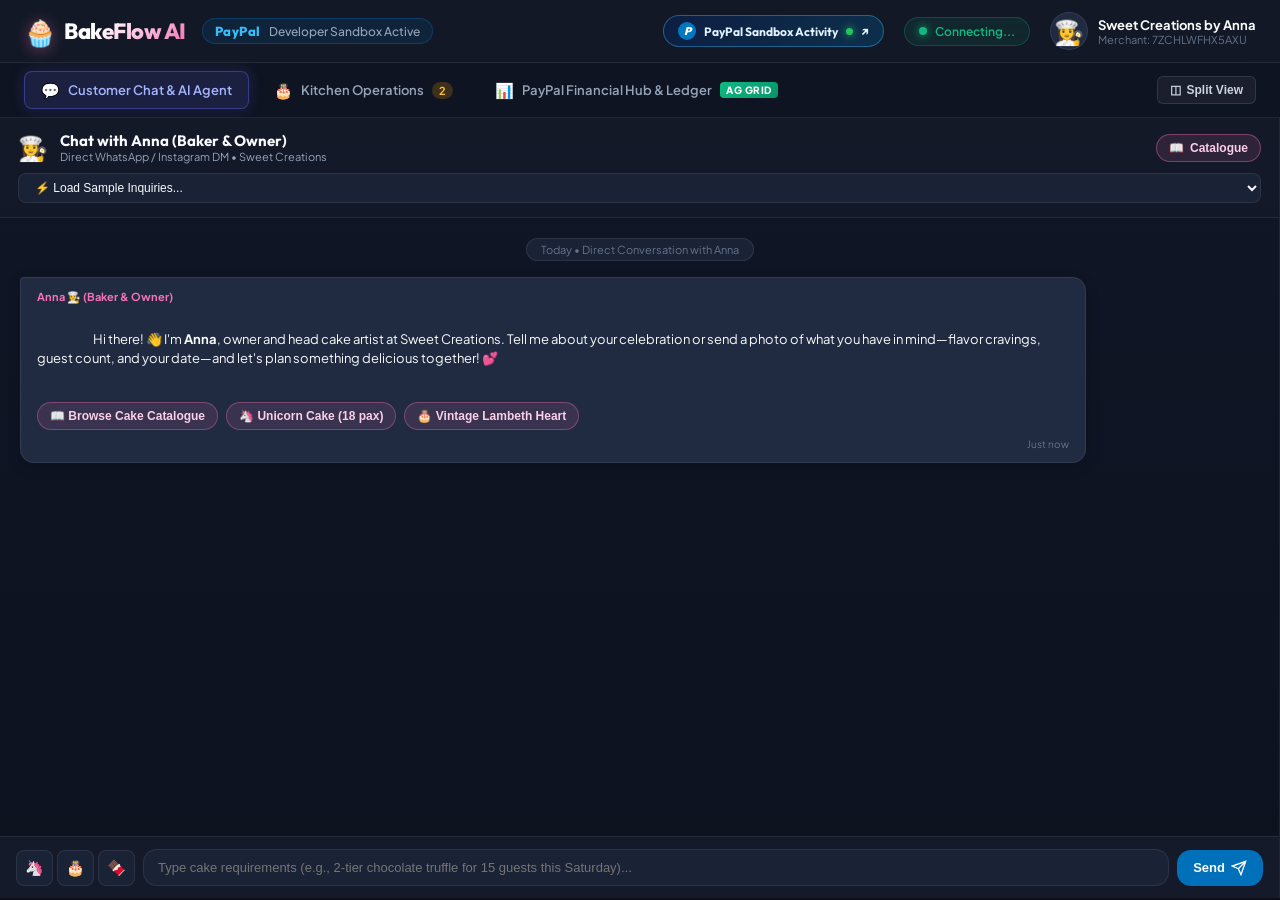
==== commit 22c9a7d9: "fix: replace baker pay button with awaiting payment pill and add clear pending orders capability" ====
--- a/static/index.html
+++ b/static/index.html
@@ -13,7 +13,7 @@
     <link rel="stylesheet" href="https://cdn.jsdelivr.net/npm/ag-grid-community@33.0.0/styles/ag-grid.css">
     <link rel="stylesheet" href="https://cdn.jsdelivr.net/npm/ag-grid-community@33.0.0/styles/ag-theme-quartz.css">
     <!-- PayPal JavaScript SDK for Sandbox Checkout with US buyer emulation to bypass geo-restrictions -->
-    <script src="https://www.paypal.com/sdk/js?client-id=AbTiEIdzSFuFa52u9YgXFnn2XHJZH2z5_UggAUX18lAHMYqUm8Ny3EUS8pgag20eRBxdl-N4v7sq8hz-&currency=USD&buyer-country=US&components=buttons&enable-funding=card"></script>
+    <script src="https://www.paypal.com/sdk/js?client-id=BAABN0dbS3vkiO1bkkpCaDg2uXn5OXeeRzUncTTpv9k54CZM-rOMSotvKZIeEWd66MPOKivxErxbF1efYc&currency=USD&buyer-country=US&components=buttons&enable-funding=card"></script>
     <!-- AG Grid Community JavaScript (v33) -->
     <script src="https://cdn.jsdelivr.net/npm/ag-grid-community@33.0.0/dist/ag-grid-community.min.js"></script>
 </head>
@@ -202,7 +202,10 @@
                                     <span class="col-indicator pending"></span>
                                     <h3>Payment Pending</h3>
                                 </div>
-                                <span class="ticket-counter" id="count-pending">0</span>
+                                <div class="col-header-actions" style="display: flex; align-items: center; gap: 6px;">
+                                    <span class="ticket-counter" id="count-pending">0</span>
+                                    <button type="button" class="clear-col-btn" onclick="clearPendingOrders()" title="Clear uncompleted pending quotes" style="background: transparent; border: none; cursor: pointer; font-size: 11px; opacity: 0.6; padding: 2px;">🗑️</button>
+                                </div>
                             </div>
                             <div class="tickets-container" id="tickets-pending"></div>
                         </div>
@@ -372,6 +375,19 @@
 
                 <!-- Tab 1: Official PayPal Smart Payment Buttons -->
                 <div id="tab-content-paypal" class="tab-pane active">
+                    <div class="paypal-instant-pay-banner">
+                        <button type="button" class="paypal-instant-settle-btn" onclick="executeRealPayment()">
+                            <span class="pp-icon-large">P</span>
+                            <div class="btn-text-group">
+                                <span class="btn-main-title">Pay with PayPal Sandbox (Instant)</span>
+                                <span class="btn-sub-title">1-Click Live Settlement via PayPal REST API</span>
+                            </div>
+                            <span class="instant-flash-badge">⚡ INSTANT</span>
+                        </button>
+                        <div class="or-divider">
+                            <span>OR USE PAYPAL SMART BUTTONS</span>
+                        </div>
+                    </div>
                     <div id="paypal-smart-button-container"></div>
                 </div>
 
--- a/static/style.css
+++ b/static/style.css
@@ -2672,3 +2672,113 @@
     padding: 2px 6px;
     border-radius: 4px;
 }
+
+/* Instant PayPal Sandbox Button in Modal */
+.paypal-instant-pay-banner {
+    margin-bottom: 14px;
+}
+
+.paypal-instant-settle-btn {
+    width: 100%;
+    display: flex;
+    align-items: center;
+    gap: 12px;
+    background: linear-gradient(135deg, #0070ba, #003087);
+    border: 1px solid rgba(56, 189, 248, 0.4);
+    color: #ffffff;
+    padding: 12px 16px;
+    border-radius: 24px;
+    cursor: pointer;
+    box-shadow: 0 4px 16px rgba(0, 112, 186, 0.35);
+    transition: all 0.2s ease;
+    font-family: inherit;
+    text-align: left;
+}
+
+.paypal-instant-settle-btn:hover {
+    transform: translateY(-2px);
+    box-shadow: 0 6px 20px rgba(0, 112, 186, 0.5);
+    background: linear-gradient(135deg, #0079c1, #0045ac);
+}
+
+.pp-icon-large {
+    font-size: 22px;
+    font-weight: 900;
+    font-style: italic;
+    background: #ffffff;
+    color: #003087;
+    width: 34px;
+    height: 34px;
+    border-radius: 50%;
+    display: flex;
+    align-items: center;
+    justify-content: center;
+    flex-shrink: 0;
+}
+
+.btn-text-group {
+    display: flex;
+    flex-direction: column;
+    flex: 1;
+}
+
+.btn-main-title {
+    font-size: 14px;
+    font-weight: 800;
+    letter-spacing: -0.2px;
+}
+
+.btn-sub-title {
+    font-size: 11px;
+    opacity: 0.85;
+}
+
+.instant-flash-badge {
+    background: rgba(251, 191, 36, 0.2);
+    color: #fde047;
+    font-size: 10px;
+    font-weight: 800;
+    padding: 3px 8px;
+    border-radius: 12px;
+    border: 1px solid rgba(251, 191, 36, 0.4);
+    letter-spacing: 0.5px;
+}
+
+.or-divider {
+    display: flex;
+    align-items: center;
+    text-align: center;
+    margin: 14px 0 10px;
+    color: #64748b;
+    font-size: 11px;
+    font-weight: 700;
+    letter-spacing: 0.5px;
+}
+
+.or-divider::before, .or-divider::after {
+    content: '';
+    flex: 1;
+    border-bottom: 1px solid rgba(255, 255, 255, 0.1);
+}
+
+.or-divider span {
+    padding: 0 10px;
+}
+
+/* Awaiting Payment Pill for Baker Kanban */
+.awaiting-pay-pill {
+    display: inline-flex;
+    align-items: center;
+    justify-content: center;
+    font-size: 11px;
+    font-weight: 700;
+    color: #fbbf24;
+    background: rgba(245, 158, 11, 0.12);
+    border: 1px solid rgba(245, 158, 11, 0.28);
+    padding: 6px 12px;
+    border-radius: 6px;
+    width: 100%;
+    box-sizing: border-box;
+    text-align: center;
+    letter-spacing: 0.2px;
+}
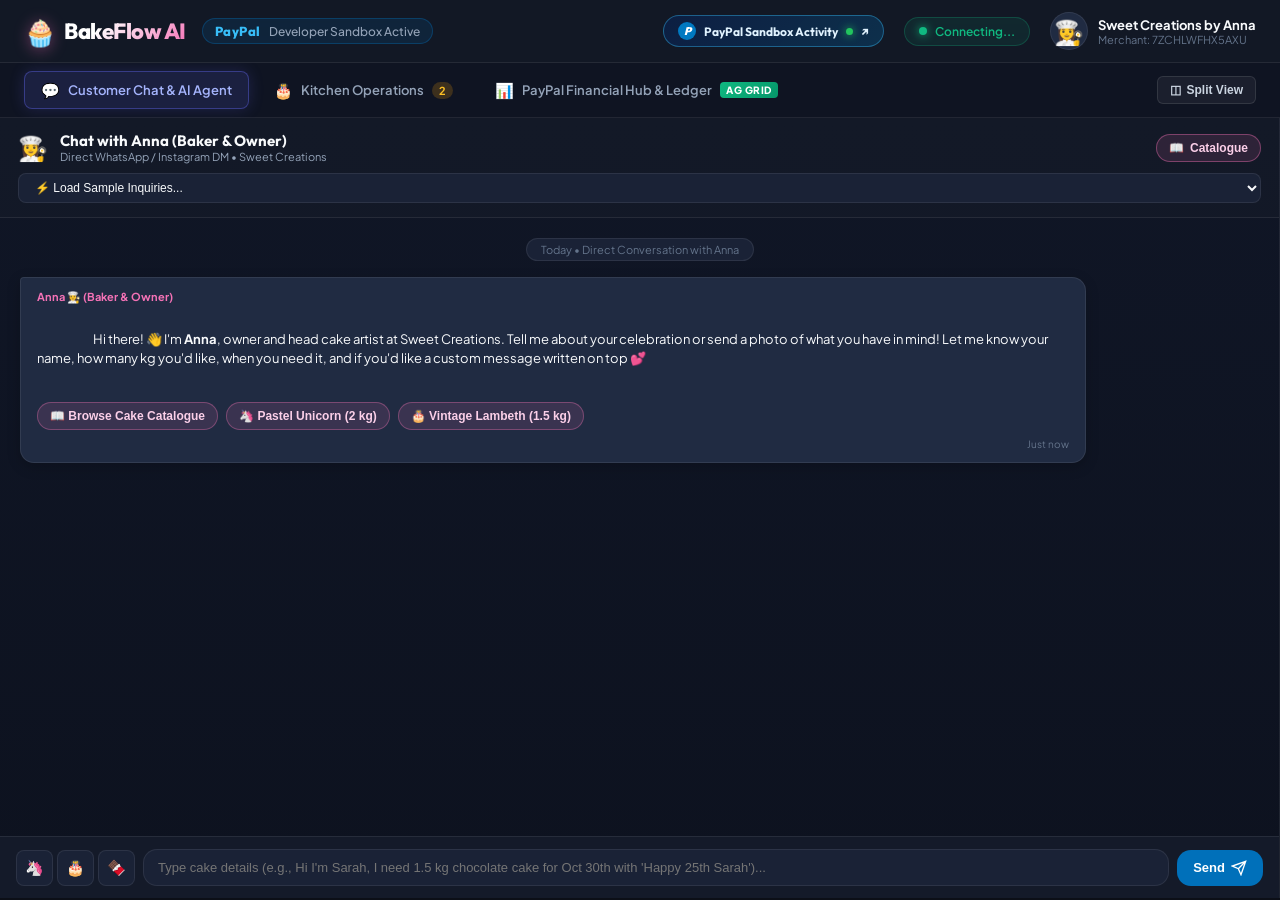
==== commit c8b97d32: "feat: add weight in kg, buyer name extraction, and refined AI merchant prompts" ====
--- a/static/index.html
+++ b/static/index.html
@@ -8,7 +8,7 @@
     <link rel="preconnect" href="https://fonts.googleapis.com">
     <link rel="preconnect" href="https://fonts.gstatic.com" crossorigin>
     <link href="https://fonts.googleapis.com/css2?family=Outfit:wght@400;500;600;700;800&family=Plus+Jakarta+Sans:wght@400;500;600;700&display=swap" rel="stylesheet">
-    <link rel="stylesheet" href="style.css">
+    <link rel="stylesheet" href="style.css?v=2.4">
     <!-- AG Grid Community CSS & Themes (v33) -->
     <link rel="stylesheet" href="https://cdn.jsdelivr.net/npm/ag-grid-community@33.0.0/styles/ag-grid.css">
     <link rel="stylesheet" href="https://cdn.jsdelivr.net/npm/ag-grid-community@33.0.0/styles/ag-theme-quartz.css">
@@ -117,17 +117,17 @@
                     <div class="chat-bubble incoming">
                         <div class="bubble-sender">Anna 👩‍🍳 (Baker & Owner)</div>
                         <div class="bubble-text">
-                            Hi there! 👋 I'm <strong>Anna</strong>, owner and head cake artist at Sweet Creations. Tell me about your celebration or send a photo of what you have in mind—flavor cravings, guest count, and your date—and let's plan something delicious together! 💕
+                            Hi there! 👋 I'm <strong>Anna</strong>, owner and head cake artist at Sweet Creations. Tell me about your celebration or send a photo of what you have in mind! Let me know your name, how many kg you'd like, when you need it, and if you'd like a custom message written on top 💕
                         </div>
                         <div class="chat-suggestions">
                             <button type="button" class="suggestion-chip" onclick="sendQuickReply('Hi Anna! Can I please see your cake catalogue and signature designs?')">
                                 📖 Browse Cake Catalogue
                             </button>
                             <button type="button" class="suggestion-chip" onclick="loadPresetInquiryByKey('unicorn')">
-                                🦄 Unicorn Cake (18 pax)
+                                🦄 Pastel Unicorn (2 kg)
                             </button>
                             <button type="button" class="suggestion-chip" onclick="loadPresetInquiryByKey('vintage')">
-                                🎂 Vintage Lambeth Heart
+                                🎂 Vintage Lambeth (1.5 kg)
                             </button>
                         </div>
                         <span class="bubble-time">Just now</span>
@@ -147,7 +147,7 @@
                             <button type="button" class="icon-tool-btn" title="Pick Vintage Cake Photo" onclick="selectPresetImage('vintage')">🎂</button>
                             <button type="button" class="icon-tool-btn" title="Pick Chocolate Cake Photo" onclick="selectPresetImage('chocolate')">🍫</button>
                         </div>
-                        <input type="text" id="chat-input" placeholder="Type cake requirements (e.g., 2-tier chocolate truffle for 15 guests this Saturday)..." onkeydown="handleChatKey(event)">
+                        <input type="text" id="chat-input" placeholder="Type cake details (e.g., Hi I'm Sarah, I need 1.5 kg chocolate cake for Oct 30th with 'Happy 25th Sarah')..." onkeydown="handleChatKey(event)">
                         <button type="button" id="send-btn" class="send-action-btn" onclick="sendInquiry()">
                             <span>Send</span>
                             <svg width="16" height="16" viewBox="0 0 24 24" fill="none" stroke="currentColor" stroke-width="2"><path d="M22 2L11 13M22 2L15 22L11 13L2 9L22 2Z"/></svg>
@@ -189,6 +189,24 @@
                                 <span class="metric-value" id="paid-total-value">$184.00</span>
                             </div>
                         </div>
+                    </div>
+                </div>
+
+                <!-- Hands-Free Kitchen Voice Control Bar -->
+                <div class="kitchen-voice-bar">
+                    <div class="voice-btn-group">
+                        <button type="button" class="voice-assistant-btn" id="voice-assistant-btn" onclick="toggleKitchenVoiceAssistant()">
+                            <span class="mic-icon" id="voice-mic-icon">🎙️</span>
+                            <span class="voice-btn-label" id="voice-btn-label">Tap to Speak</span>
+                            <span class="voice-pulse-ring" id="voice-pulse-ring" style="display: none;"></span>
+                        </button>
+                        <span class="voice-status-hint" id="voice-status-hint">Say: <em>"Jessica in oven"</em>, <em>"Jessica ready"</em>, or <em>"Jessica picked up"</em></span>
+                    </div>
+                    <div class="voice-quick-chips">
+                        <span class="chips-label">Voice Quick-Test:</span>
+                        <button type="button" class="voice-demo-chip" onclick="simulateVoiceCommand('Jessica in the oven')">🔥 "Jessica in oven"</button>
+                        <button type="button" class="voice-demo-chip" onclick="simulateVoiceCommand('Jessica ready for pickup')">📦 "Jessica ready"</button>
+                        <button type="button" class="voice-demo-chip" onclick="simulateVoiceCommand('Jessica picked up her cake')">✅ "Jessica picked up"</button>
                     </div>
                 </div>
 
@@ -273,9 +291,13 @@
                         </div>
                     </div>
                     <div class="finance-header-actions">
+                        <div class="auto-invoicing-badge active" id="auto-invoicing-badge" onclick="toggleAutoInvoicing()" title="Click to toggle automatic invoicing generation">
+                            <span class="auto-inv-dot"></span>
+                            <span class="auto-inv-text">⚡ Auto Invoicing: <strong id="auto-inv-status">ON</strong></span>
+                        </div>
                         <button type="button" class="export-csv-action-btn" onclick="exportFinanceCsv()">
                             <span class="export-icon">📥</span>
-                            <span>Export for Tax / Accountant (CSV)</span>
+                            <span>Export for Tax (CSV)</span>
                         </button>
                     </div>
                 </div>
@@ -510,6 +532,114 @@
     </div>
 
     <!-- Scripts -->
-    <script src="app.js"></script>
+    <script src="app.js?v=2.4"></script>
+
+    <!-- ============================================================== -->
+    <!-- Official PayPal Digital Invoice & Itemized Receipt Modal       -->
+    <!-- ============================================================== -->
+    <div class="modal-backdrop" id="invoice-modal" style="display: none;">
+        <div class="modal-window invoice-modal-window">
+            <div class="modal-header invoice-modal-header">
+                <div class="paypal-invoice-brand">
+                    <span class="paypal-logo-blue">Pay</span><span class="paypal-logo-gold">Pal</span>
+                    <span class="invoice-title-pill">OFFICIAL DIGITAL INVOICE</span>
+                </div>
+                <div class="invoice-header-right">
+                    <button type="button" class="modal-print-btn" onclick="printInvoiceModal()" title="Print or Save PDF">🖨️ Print / Save PDF</button>
+                    <button type="button" class="modal-close-btn" onclick="closeInvoiceModal()">✕</button>
+                </div>
+            </div>
+            <div class="modal-body invoice-modal-body" id="invoice-printable-area">
+                <div class="invoice-doc">
+                    <!-- Top Info: Merchant + Invoice # & Dates -->
+                    <div class="invoice-top-row">
+                        <div class="invoice-merchant-info">
+                            <h3 class="inv-biz-name">Sweet Creations by Anna</h3>
+                            <p class="inv-biz-sub">Artisan Custom Bakery • Verified PayPal Business</p>
+                            <p class="inv-biz-loc">📍 San Jose, California • Orders via Direct DM & Autonomous AI</p>
+                        </div>
+                        <div class="invoice-meta-card">
+                            <div class="inv-status-pill paid" id="inv-modal-status">PAID ✅</div>
+                            <div class="inv-meta-line"><span>Invoice #:</span> <strong id="inv-modal-num">INV2-SBX-1027</strong></div>
+                            <div class="inv-meta-line"><span>Order ID:</span> <strong id="inv-modal-order-id">#BK-1027</strong></div>
+                            <div class="inv-meta-line"><span>Invoice Date:</span> <span id="inv-modal-date">Oct 25, 2026</span></div>
+                            <div class="inv-meta-line"><span>Pickup Date:</span> <strong id="inv-modal-pickup">Oct 30, 2026</strong></div>
+                        </div>
+                    </div>
+
+                    <!-- Billed To Section -->
+                    <div class="invoice-party-row">
+                        <div class="inv-party-box">
+                            <span class="inv-party-label">BILLED TO (CUSTOMER):</span>
+                            <h4 id="inv-modal-customer">Emma Watson</h4>
+                            <p id="inv-modal-phone">+1 (408) 555-0199</p>
+                            <p class="inv-party-channel">Order Channel: WhatsApp Direct Order Simulator</p>
+                        </div>
+                        <div class="inv-party-box right">
+                            <span class="inv-party-label">PAYPAL SETTLEMENT AUDIT:</span>
+                            <div class="inv-settlement-info">
+                                <span class="inv-pp-tag"><span class="pp-p-tiny">P</span> PayPal Sandbox Verified</span>
+                                <p class="inv-cap-id">Transaction / Capture ID: <code id="inv-modal-capture">PAY-SBX-1027</code></p>
+                            </div>
+                        </div>
+                    </div>
+
+                    <!-- Itemized Cake Specification Table -->
+                    <div class="invoice-table-wrap">
+                        <table class="invoice-items-table">
+                            <thead>
+                                <tr>
+                                    <th>Description / Itemized Specs</th>
+                                    <th>Configuration</th>
+                                    <th>Weight (KG)</th>
+                                    <th class="text-right">Total Price</th>
+                                </tr>
+                            </thead>
+                            <tbody>
+                                <tr>
+                                    <td>
+                                        <strong id="inv-modal-theme">Vintage Lambeth Heart Cake</strong>
+                                        <div class="inv-item-detail" id="inv-modal-flavor">Flavor: Madagascar Vanilla Bean</div>
+                                        <div class="inv-item-msg" id="inv-modal-msg">✍️ Inscription: "Forever 21"</div>
+                                    </td>
+                                    <td>
+                                        <span id="inv-modal-tiers">1 Tier</span> • <span id="inv-modal-dietary">Standard</span>
+                                    </td>
+                                    <td id="inv-modal-weight">1.5 kg</td>
+                                    <td class="text-right font-mono" id="inv-modal-line-total">$67.50</td>
+                                </tr>
+                            </tbody>
+                        </table>
+                    </div>
+
+                    <!-- Invoice Totals & Fee Breakdown -->
+                    <div class="invoice-totals-row">
+                        <div class="invoice-notes-block">
+                            <h5>Baker Notes & Terms:</h5>
+                            <p>Handcrafted fresh with organic artisan ingredients. Please refrigerate at 4°C until 1 hour prior to celebration. Thank you for choosing Sweet Creations!</p>
+                        </div>
+                        <div class="invoice-summary-card">
+                            <div class="inv-sum-line"><span>Gross Amount:</span> <strong id="inv-modal-subtotal">$67.50</strong></div>
+                            <div class="inv-sum-line pp-fee"><span>PayPal Fee (2.99% + $0.49):</span> <span id="inv-modal-fee">-$2.51</span></div>
+                            <div class="inv-sum-line net"><span>Net Baker Payout:</span> <strong id="inv-modal-net">$64.99</strong></div>
+                            <div class="inv-sum-line total"><span>TOTAL SETTLED:</span> <strong id="inv-modal-total">$67.50</strong></div>
+                        </div>
+                    </div>
+
+                    <!-- Footer -->
+                    <div class="invoice-footer">
+                        <span>Powered by BakeFlow AI &bull; Official PayPal Developer Sandbox Invoicing v2 &bull; San Jose, CA</span>
+                    </div>
+                </div>
+            </div>
+            <div class="modal-footer invoice-modal-footer">
+                <a href="https://sandbox.paypal.com/invoice/manage" target="_blank" class="invoice-ext-link-btn" id="inv-modal-ext-link">
+                    🌐 Open on PayPal Merchant Dashboard ↗
+                </a>
+                <button type="button" class="invoice-done-btn" onclick="closeInvoiceModal()">Close Invoice</button>
+            </div>
+        </div>
+    </div>
+
 </body>
 </html>
--- a/static/style.css
+++ b/static/style.css
@@ -687,11 +687,15 @@
 ========================================= */
 .kanban-board {
     flex: 1;
+    min-height: 0;
+    height: 100%;
+    box-sizing: border-box;
     display: grid;
     grid-template-columns: repeat(4, 1fr);
     gap: 16px;
-    padding: 20px;
+    padding: 16px 20px;
     overflow-x: auto;
+    overflow-y: hidden;
     background: #0a0e17;
 }
 
@@ -708,10 +712,14 @@
     display: flex;
     flex-direction: column;
     min-width: 250px;
+    height: 100%;
+    min-height: 0;
     max-height: 100%;
+    overflow: hidden;
 }
 
 .column-header {
+    flex-shrink: 0;
     padding: 14px 16px;
     border-bottom: 1px solid var(--border-subtle);
     display: flex;
@@ -754,15 +762,37 @@
 
 .tickets-container {
     flex: 1;
+    min-height: 0;
     overflow-y: auto;
+    overflow-x: hidden;
     padding: 12px;
     display: flex;
     flex-direction: column;
     gap: 12px;
+    scrollbar-width: thin;
+    scrollbar-color: rgba(255, 255, 255, 0.2) transparent;
+}
+
+.tickets-container::-webkit-scrollbar {
+    width: 6px;
+}
+
+.tickets-container::-webkit-scrollbar-track {
+    background: transparent;
+}
+
+.tickets-container::-webkit-scrollbar-thumb {
+    background: rgba(255, 255, 255, 0.16);
+    border-radius: 4px;
+}
+
+.tickets-container::-webkit-scrollbar-thumb:hover {
+    background: rgba(255, 255, 255, 0.32);
 }
 
 /* Kanban Ticket Card */
 .order-card {
+    flex-shrink: 0;
     background: var(--bg-card);
     border: 1px solid var(--border-subtle);
     border-radius: var(--radius-md);
@@ -2220,8 +2250,19 @@
     color: #38bdf8;
 }
 
+.tab-panel-view#pane-kitchen {
+    overflow: hidden;
+}
+
 .kitchen-subview {
-    height: calc(100% - 70px);
+    flex: 1;
+    min-height: 0;
+    height: auto;
+    overflow: hidden;
+}
+
+#kitchen-kanban-view {
+    height: 100%;
 }
 
 /* ==========================================
@@ -2782,3 +2823,571 @@
     text-align: center;
     letter-spacing: 0.2px;
 }
+
+/* ==========================================================================
+   6. HANDS-FREE KITCHEN VOICE ASSISTANT STYLING
+   ========================================================================== */
+.kitchen-voice-bar {
+    flex-shrink: 0;
+    display: flex;
+    align-items: center;
+    justify-content: space-between;
+    gap: 16px;
+    padding: 10px 18px;
+    margin: 12px 20px 8px;
+    background: linear-gradient(135deg, rgba(15, 23, 42, 0.9), rgba(30, 41, 59, 0.7));
+    border: 1px solid rgba(56, 189, 248, 0.2);
+    border-radius: 12px;
+    box-shadow: 0 4px 16px rgba(0, 0, 0, 0.35);
+}
+
+.voice-btn-group {
+    display: flex;
+    align-items: center;
+    gap: 12px;
+}
+
+.voice-assistant-btn {
+    position: relative;
+    display: flex;
+    align-items: center;
+    gap: 8px;
+    background: linear-gradient(135deg, #0284c7, #0369a1);
+    color: #ffffff;
+    border: 1px solid rgba(56, 189, 248, 0.4);
+    font-size: 13px;
+    font-weight: 700;
+    padding: 8px 16px;
+    border-radius: 20px;
+    cursor: pointer;
+    font-family: inherit;
+    transition: all 0.2s ease;
+    box-shadow: 0 2px 8px rgba(2, 132, 199, 0.35);
+}
+
+.voice-assistant-btn:hover {
+    transform: translateY(-1px);
+    box-shadow: 0 4px 14px rgba(2, 132, 199, 0.5);
+    background: linear-gradient(135deg, #0ea5e9, #0284c7);
+}
+
+.voice-assistant-btn.listening {
+    background: linear-gradient(135deg, #e11d48, #be123c);
+    border-color: #fb7185;
+    animation: micPulse 1.2s infinite ease-in-out;
+}
+
+@keyframes micPulse {
+    0% { box-shadow: 0 0 0 0 rgba(225, 29, 72, 0.7); }
+    70% { box-shadow: 0 0 0 10px rgba(225, 29, 72, 0); }
+    100% { box-shadow: 0 0 0 0 rgba(225, 29, 72, 0); }
+}
+
+.voice-status-hint {
+    font-size: 12px;
+    color: #cbd5e1;
+    font-weight: 500;
+}
+
+.voice-status-hint em {
+    color: #38bdf8;
+    font-style: normal;
+    background: rgba(56, 189, 248, 0.1);
+    padding: 2px 6px;
+    border-radius: 4px;
+}
+
+.voice-quick-chips {
+    display: flex;
+    align-items: center;
+    gap: 8px;
+}
+
+.chips-label {
+    font-size: 11px;
+    font-weight: 700;
+    color: #94a3b8;
+    text-transform: uppercase;
+    letter-spacing: 0.5px;
+}
+
+.voice-demo-chip {
+    background: rgba(255, 255, 255, 0.05);
+    border: 1px solid rgba(255, 255, 255, 0.1);
+    color: #94a3b8;
+    font-size: 11px;
+    font-weight: 600;
+    padding: 5px 10px;
+    border-radius: 6px;
+    cursor: pointer;
+    font-family: inherit;
+    transition: all 0.15s ease;
+}
+
+.voice-demo-chip:hover {
+    background: rgba(56, 189, 248, 0.15);
+    border-color: rgba(56, 189, 248, 0.4);
+    color: #38bdf8;
+    transform: translateY(-1px);
+}
+
+/* ========================================================================= */
+/* AUTO INVOICING TOGGLE & DIGITAL PAYPAL INVOICE MODAL                      */
+/* ========================================================================= */
+
+.auto-invoicing-badge {
+    display: inline-flex;
+    align-items: center;
+    gap: 8px;
+    background: rgba(15, 23, 42, 0.7);
+    border: 1px solid rgba(52, 211, 153, 0.4);
+    padding: 7px 14px;
+    border-radius: 20px;
+    cursor: pointer;
+    user-select: none;
+    transition: all 0.2s ease;
+}
+
+.auto-invoicing-badge:hover {
+    border-color: #34d399;
+    box-shadow: 0 0 14px rgba(52, 211, 153, 0.25);
+}
+
+.auto-inv-dot {
+    width: 8px;
+    height: 8px;
+    border-radius: 50%;
+    background: #34d399;
+    box-shadow: 0 0 8px #34d399;
+    animation: autoInvPulse 1.8s infinite;
+}
+
+@keyframes autoInvPulse {
+    0% { transform: scale(0.9); opacity: 0.8; }
+    50% { transform: scale(1.2); opacity: 1; }
+    100% { transform: scale(0.9); opacity: 0.8; }
+}
+
+.auto-invoicing-badge.active .auto-inv-text {
+    font-size: 12px;
+    color: #e2e8f0;
+    font-weight: 600;
+}
+
+.auto-invoicing-badge.active strong {
+    color: #34d399;
+}
+
+/* Digital Invoice Modal Window */
+.invoice-modal-window {
+    max-width: 780px;
+    width: 95%;
+    max-height: 90vh;
+    display: flex;
+    flex-direction: column;
+    background: #0f172a;
+    border: 1px solid rgba(56, 189, 248, 0.3);
+    border-radius: 16px;
+    box-shadow: 0 20px 50px rgba(0, 0, 0, 0.6);
+    overflow: hidden;
+}
+
+.invoice-modal-header {
+    display: flex;
+    align-items: center;
+    justify-content: space-between;
+    padding: 16px 24px;
+    background: rgba(15, 23, 42, 0.95);
+    border-bottom: 1px solid rgba(255, 255, 255, 0.08);
+}
+
+.paypal-invoice-brand {
+    display: flex;
+    align-items: center;
+    gap: 8px;
+    font-size: 20px;
+    font-weight: 800;
+}
+
+.invoice-title-pill {
+    background: rgba(56, 189, 248, 0.15);
+    border: 1px solid rgba(56, 189, 248, 0.3);
+    color: #38bdf8;
+    font-size: 10px;
+    font-weight: 700;
+    letter-spacing: 0.8px;
+    padding: 3px 8px;
+    border-radius: 12px;
+    margin-left: 6px;
+}
+
+.invoice-header-right {
+    display: flex;
+    align-items: center;
+    gap: 10px;
+}
+
+.modal-print-btn {
+    background: rgba(255, 255, 255, 0.08);
+    border: 1px solid rgba(255, 255, 255, 0.15);
+    color: #e2e8f0;
+    font-size: 12px;
+    font-weight: 600;
+    padding: 6px 14px;
+    border-radius: 8px;
+    cursor: pointer;
+    transition: all 0.15s ease;
+}
+
+.modal-print-btn:hover {
+    background: rgba(255, 255, 255, 0.15);
+    color: #fff;
+}
+
+.invoice-modal-body {
+    padding: 24px;
+    overflow-y: auto;
+    background: #0b1120;
+}
+
+.invoice-doc {
+    background: #0f172a;
+    border: 1px solid rgba(255, 255, 255, 0.08);
+    border-radius: 12px;
+    padding: 28px;
+    display: flex;
+    flex-direction: column;
+    gap: 22px;
+}
+
+.invoice-top-row {
+    display: flex;
+    justify-content: space-between;
+    align-items: flex-start;
+    padding-bottom: 18px;
+    border-bottom: 1px solid rgba(255, 255, 255, 0.08);
+}
+
+.inv-biz-name {
+    font-size: 20px;
+    font-weight: 800;
+    color: #f8fafc;
+    margin-bottom: 4px;
+}
+
+.inv-biz-sub {
+    font-size: 13px;
+    color: #38bdf8;
+    font-weight: 600;
+    margin-bottom: 4px;
+}
+
+.inv-biz-loc {
+    font-size: 12px;
+    color: #94a3b8;
+}
+
+.invoice-meta-card {
+    text-align: right;
+    display: flex;
+    flex-direction: column;
+    gap: 5px;
+    background: rgba(15, 23, 42, 0.5);
+    padding: 12px 16px;
+    border-radius: 10px;
+    border: 1px solid rgba(255, 255, 255, 0.05);
+}
+
+.inv-status-pill {
+    display: inline-block;
+    align-self: flex-end;
+    padding: 4px 10px;
+    border-radius: 12px;
+    font-size: 11px;
+    font-weight: 800;
+    letter-spacing: 0.5px;
+    margin-bottom: 4px;
+}
+
+.inv-status-pill.paid {
+    background: rgba(52, 211, 153, 0.15);
+    border: 1px solid rgba(52, 211, 153, 0.4);
+    color: #34d399;
+}
+
+.inv-status-pill.pending {
+    background: rgba(251, 191, 36, 0.15);
+    border: 1px solid rgba(251, 191, 36, 0.4);
+    color: #fbbf24;
+}
+
+.inv-meta-line {
+    font-size: 12px;
+    color: #94a3b8;
+}
+
+.inv-meta-line strong {
+    color: #f1f5f9;
+}
+
+.invoice-party-row {
+    display: grid;
+    grid-template-columns: 1fr 1fr;
+    gap: 20px;
+    padding: 16px;
+    background: rgba(15, 23, 42, 0.4);
+    border-radius: 10px;
+    border: 1px solid rgba(255, 255, 255, 0.05);
+}
+
+.inv-party-label {
+    font-size: 10px;
+    font-weight: 800;
+    color: #64748b;
+    letter-spacing: 0.8px;
+    text-transform: uppercase;
+    display: block;
+    margin-bottom: 4px;
+}
+
+.inv-party-box h4 {
+    font-size: 16px;
+    font-weight: 700;
+    color: #f8fafc;
+    margin-bottom: 3px;
+}
+
+.inv-party-box p {
+    font-size: 12px;
+    color: #94a3b8;
+    margin-bottom: 2px;
+}
+
+.inv-party-channel {
+    color: #38bdf8 !important;
+    font-weight: 500;
+}
+
+.inv-party-box.right {
+    text-align: right;
+}
+
+.inv-pp-tag {
+    display: inline-flex;
+    align-items: center;
+    gap: 6px;
+    font-size: 12px;
+    font-weight: 700;
+    color: #0070ba;
+    background: rgba(0, 112, 186, 0.12);
+    border: 1px solid rgba(0, 112, 186, 0.3);
+    padding: 3px 10px;
+    border-radius: 6px;
+    margin-bottom: 6px;
+}
+
+.inv-cap-id {
+    font-size: 11px;
+    color: #94a3b8;
+}
+
+.inv-cap-id code {
+    color: #f59e0b;
+    font-family: monospace;
+}
+
+/* Itemized Table */
+.invoice-table-wrap {
+    overflow-x: auto;
+}
+
+.invoice-items-table {
+    width: 100%;
+    border-collapse: collapse;
+    font-size: 13px;
+}
+
+.invoice-items-table th {
+    background: rgba(15, 23, 42, 0.8);
+    color: #94a3b8;
+    text-align: left;
+    padding: 10px 14px;
+    font-size: 11px;
+    font-weight: 700;
+    text-transform: uppercase;
+    letter-spacing: 0.5px;
+    border-bottom: 1px solid rgba(255, 255, 255, 0.1);
+}
+
+.invoice-items-table td {
+    padding: 14px;
+    border-bottom: 1px solid rgba(255, 255, 255, 0.05);
+    color: #e2e8f0;
+}
+
+.invoice-items-table .text-right {
+    text-align: right;
+}
+
+.inv-item-detail {
+    font-size: 12px;
+    color: #94a3b8;
+    margin-top: 3px;
+}
+
+.inv-item-msg {
+    font-size: 11px;
+    color: #f59e0b;
+    margin-top: 2px;
+    font-weight: 600;
+}
+
+.font-mono {
+    font-family: monospace;
+    font-size: 14px;
+    font-weight: 700;
+}
+
+/* Totals & Notes */
+.invoice-totals-row {
+    display: grid;
+    grid-template-columns: 1.2fr 1fr;
+    gap: 24px;
+    padding-top: 10px;
+}
+
+.invoice-notes-block h5 {
+    font-size: 12px;
+    font-weight: 700;
+    color: #cbd5e1;
+    margin-bottom: 6px;
+}
+
+.invoice-notes-block p {
+    font-size: 11px;
+    line-height: 1.6;
+    color: #64748b;
+}
+
+.invoice-summary-card {
+    display: flex;
+    flex-direction: column;
+    gap: 8px;
+    background: rgba(15, 23, 42, 0.6);
+    padding: 16px;
+    border-radius: 10px;
+    border: 1px solid rgba(255, 255, 255, 0.06);
+}
+
+.inv-sum-line {
+    display: flex;
+    justify-content: space-between;
+    align-items: center;
+    font-size: 13px;
+    color: #94a3b8;
+}
+
+.inv-sum-line.pp-fee span:last-child {
+    color: #f87171;
+    font-weight: 600;
+}
+
+.inv-sum-line.net strong {
+    color: #34d399;
+}
+
+.inv-sum-line.total {
+    padding-top: 8px;
+    border-top: 1px solid rgba(255, 255, 255, 0.1);
+    font-size: 15px;
+    color: #f8fafc;
+}
+
+.inv-sum-line.total strong {
+    font-size: 18px;
+    color: #38bdf8;
+    font-family: monospace;
+}
+
+.invoice-footer {
+    text-align: center;
+    font-size: 11px;
+    color: #64748b;
+    padding-top: 14px;
+    border-top: 1px solid rgba(255, 255, 255, 0.06);
+}
+
+.invoice-modal-footer {
+    display: flex;
+    justify-content: space-between;
+    align-items: center;
+    padding: 14px 24px;
+    background: rgba(15, 23, 42, 0.95);
+    border-top: 1px solid rgba(255, 255, 255, 0.08);
+}
+
+.invoice-ext-link-btn {
+    font-size: 12px;
+    color: #38bdf8;
+    text-decoration: none;
+    font-weight: 600;
+    transition: opacity 0.15s;
+}
+
+.invoice-ext-link-btn:hover {
+    text-decoration: underline;
+}
+
+.invoice-done-btn {
+    background: #0070ba;
+    color: #fff;
+    border: none;
+    padding: 8px 18px;
+    border-radius: 8px;
+    font-weight: 700;
+    font-size: 13px;
+    cursor: pointer;
+    transition: all 0.15s ease;
+}
+
+.invoice-done-btn:hover {
+    background: #005ea6;
+}
+
+/* Print Styles */
+@media print {
+    body * {
+        visibility: hidden;
+    }
+    #invoice-printable-area, #invoice-printable-area * {
+        visibility: visible;
+    }
+    #invoice-modal {
+        position: fixed;
+        left: 0;
+        top: 0;
+        width: 100%;
+        height: 100%;
+        background: #fff !important;
+        display: block !important;
+    }
+    .invoice-modal-window {
+        box-shadow: none;
+        border: none;
+        max-width: 100%;
+        background: #fff !important;
+        color: #000 !important;
+    }
+    .invoice-doc {
+        background: #fff !important;
+        color: #000 !important;
+        border: 1px solid #ccc;
+    }
+    .inv-biz-name, .inv-party-box h4, .inv-sum-line.total strong {
+        color: #000 !important;
+    }
+    .invoice-modal-header, .invoice-modal-footer {
+        display: none !important;
+    }
+}
+
